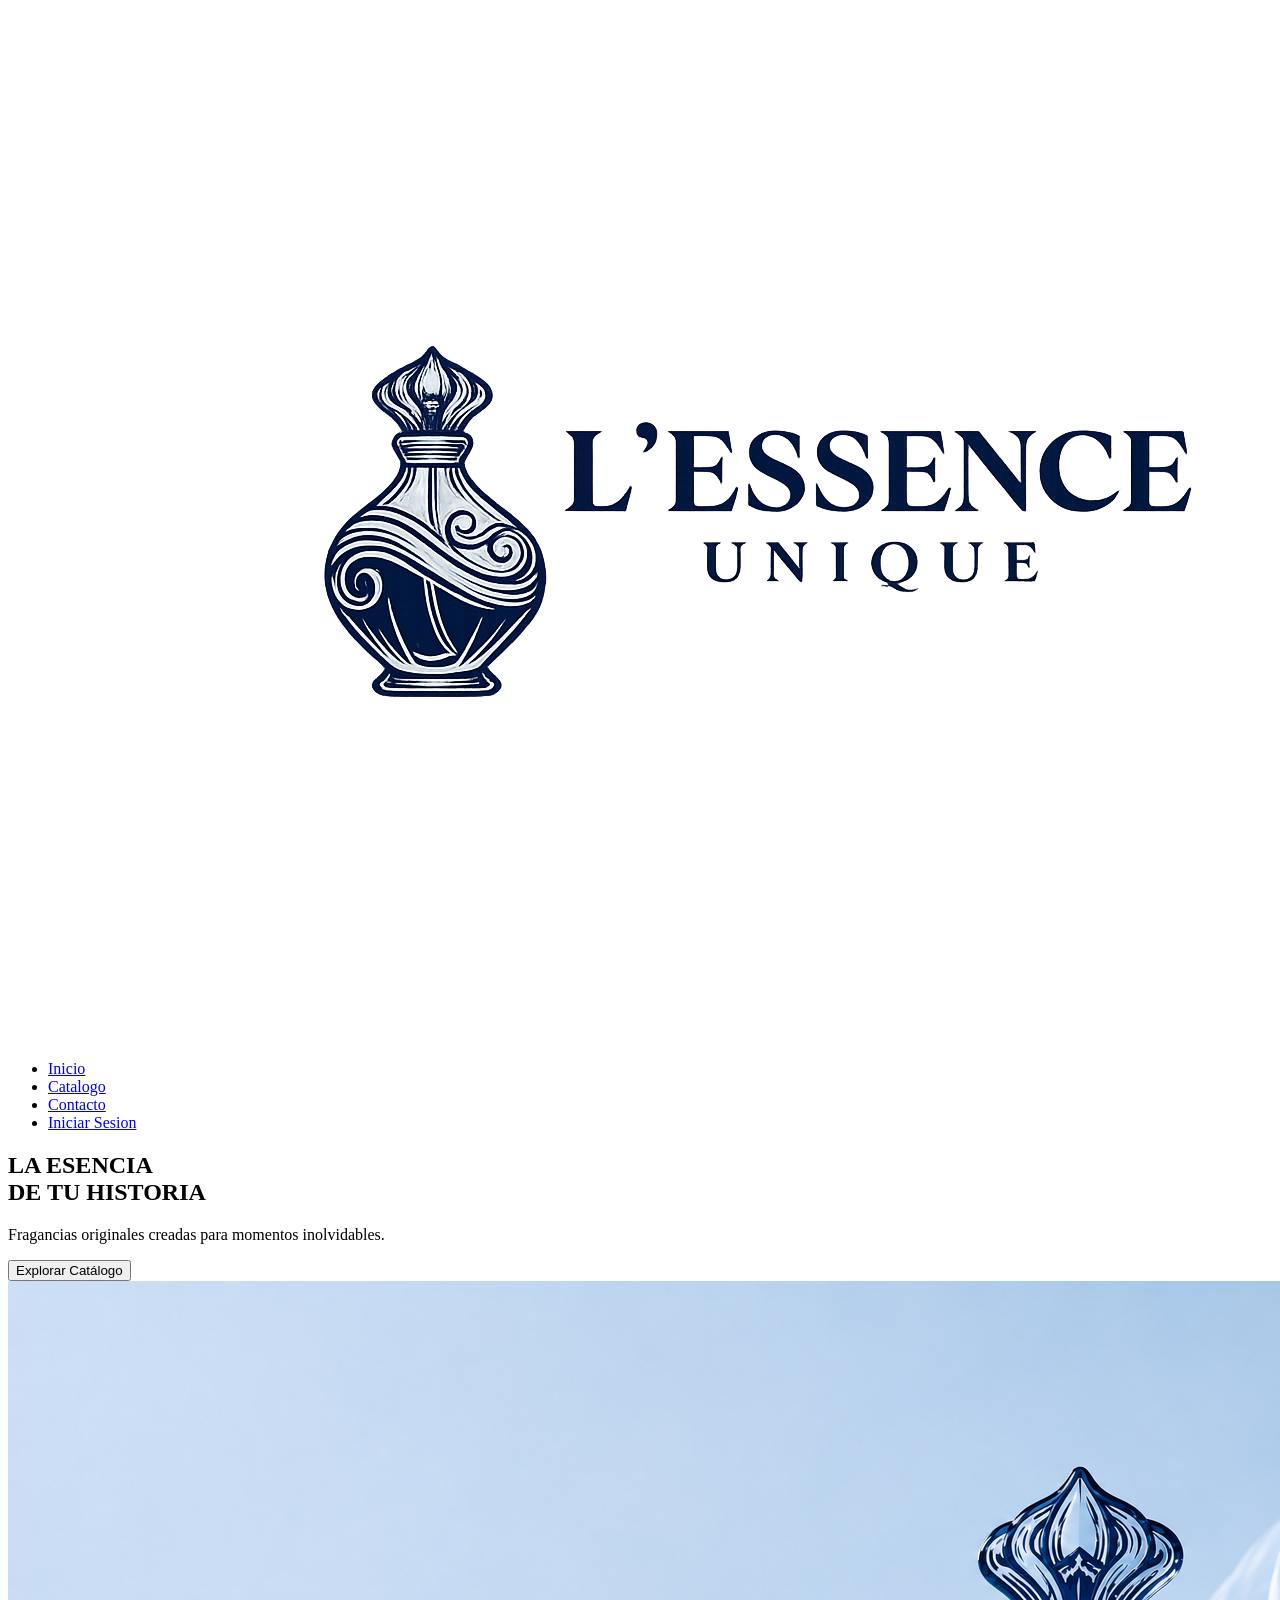
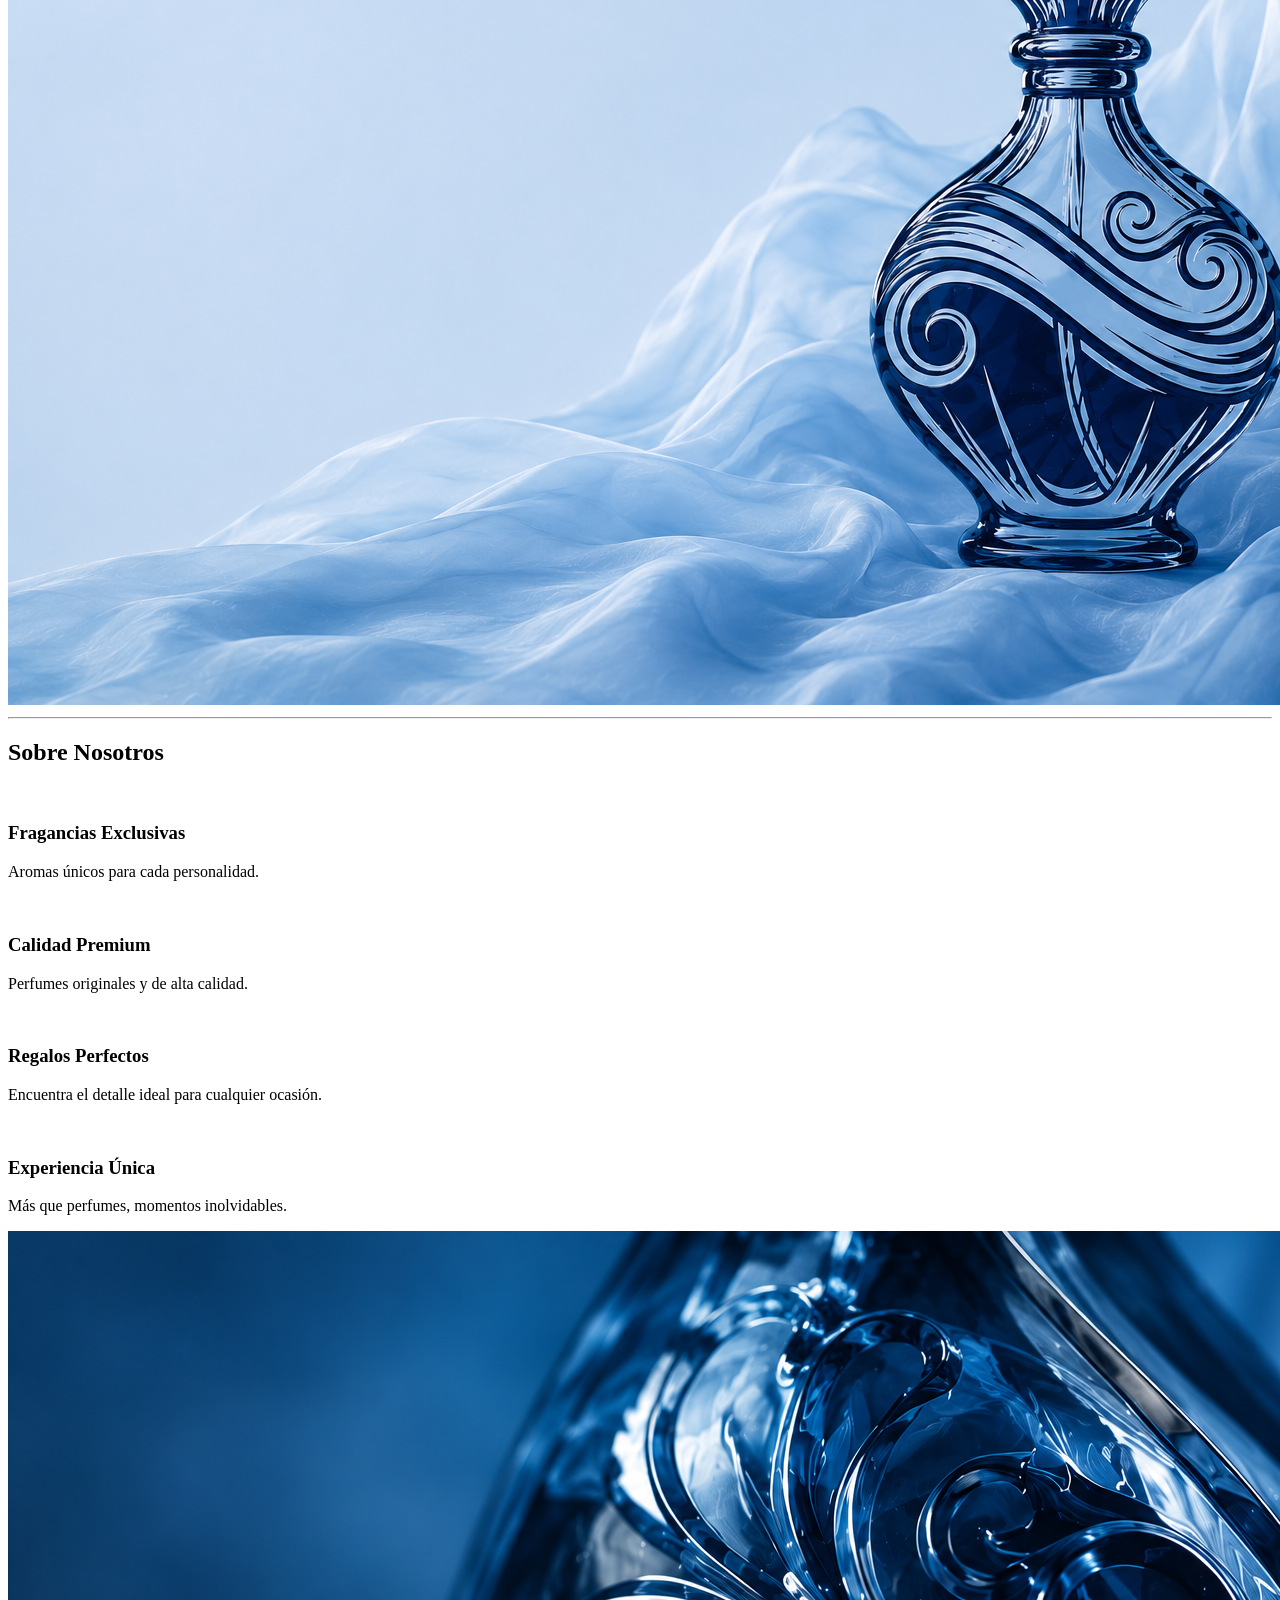
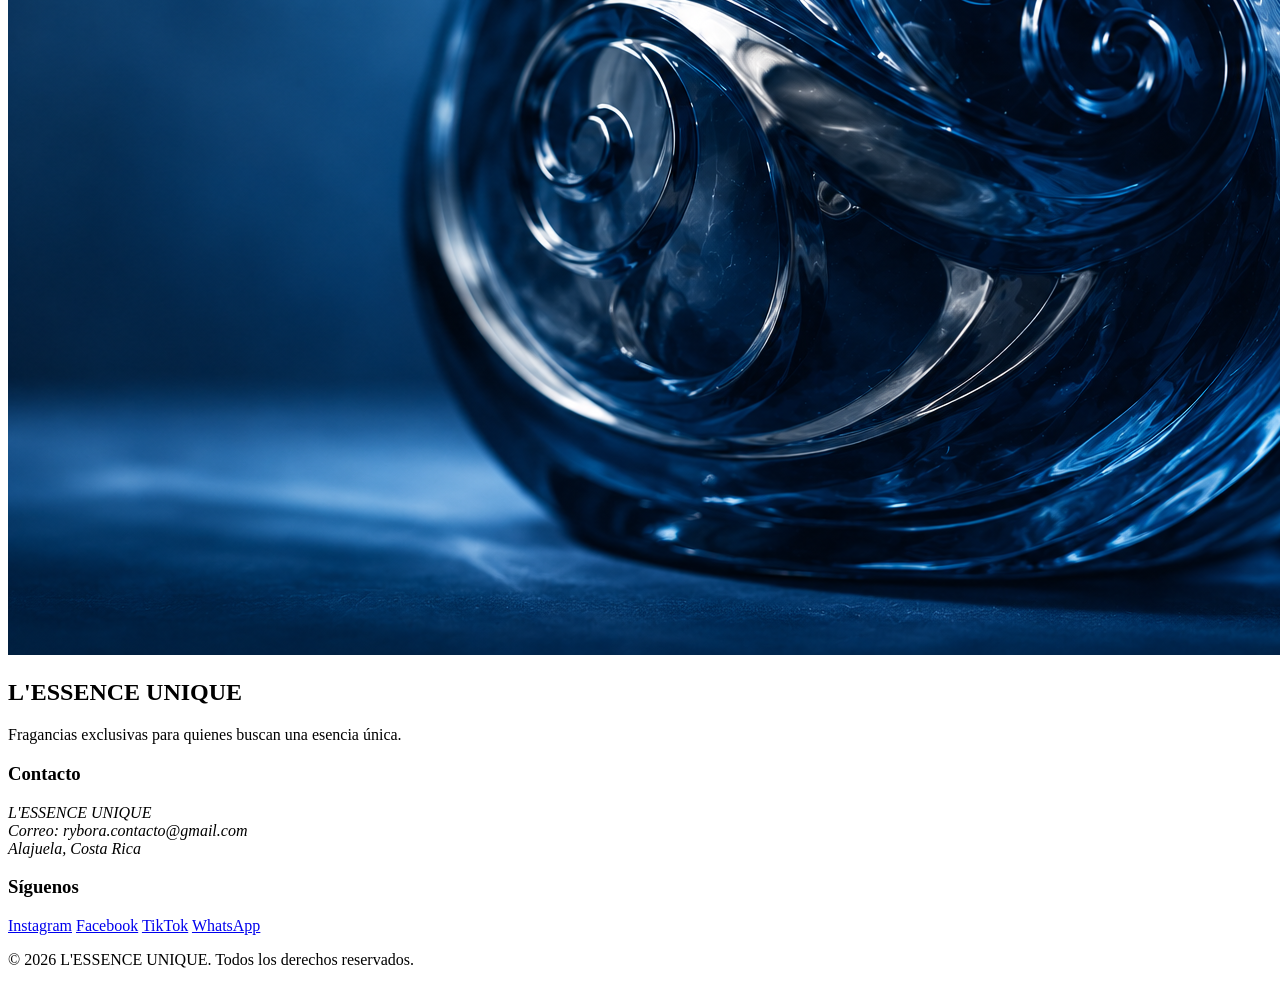
==== index.html @ 3aa946c2 "Avance_1: Prototipo" ====
<!DOCTYPE html>
<html lang="es">

<head>

    <meta charset="UTF-8">
    <meta name="viewport" content="width=device-width, initial-scale=1.0">

    <meta name="description"
        content="L'Essence Unique es una pagina de ventas de perfumes originales con envio a todo Costa Rica.">
    <meta name="keywords"
        content="Perfumes, Costa Rica, Colonia, Essence, Perfumes Costa Rica, Comprar, Comprar Perfume">
    <meta name="author" content="L'Essence Unique">

    <title>L'Essence Unique | Inicio</title>
</head>

<body>
    <header class="site-header">
        <div class="container header-content">
            <p class="logo">
                <img src="img/logo.png" alt="logo">
            </p>

            <nav class="main-nav">
                <ul>
                    <li><a href="index.html">Inicio</a></li>
                    <li><a href="catalogo.html">Catalogo</a></li>
                    <li><a href="#contacto">Contacto</a></li>
                    <li><a href="login.html">Iniciar Sesion</a></li>
                </ul>
            </nav>
        </div>
    </header>

    <section class="hero">

        <div class="hero-text">
            <h1>LA ESENCIA<br>DE TU HISTORIA</h1>

            <p>
                Fragancias originales creadas para momentos inolvidables.
            </p>

            <button>Explorar Catálogo</button>
        </div>

        <div class="hero-image">
            <img src="img/fondo.png" alt="Fondo de un Perfume">
        </div>

    </section>

    <hr>

    <section class="beneficios">

        <h1>Sobre Nosotros</h1>

        <div class="card">
            <div class="icono">
                <img src="" alt="">
            </div>
            <h3>Fragancias Exclusivas</h3>
            <p>Aromas únicos para cada personalidad.</p>
        </div>

        <div class="card">
            <div class="icono">
                <img src="" alt="">
            </div>
            <h3>Calidad Premium</h3>
            <p>Perfumes originales y de alta calidad.</p>
        </div>

        <div class="card">
            <div class="icono">
                <img src="" alt="">
            </div>
            <h3>Regalos Perfectos</h3>
            <p>Encuentra el detalle ideal para cualquier ocasión.</p>
        </div>

        <div class="card">
            <div class="icono">
                <img src="" alt="">
            </div>
            <h3>Experiencia Única</h3>
            <p>Más que perfumes, momentos inolvidables.</p>
        </div>

        <div>
            <img src="img/fondo_2.png" alt="Fondo de la pagina 2">
        </div>

    </section>


    <footer>

        <div class="footer-container">

            <div class="footer-logo">
                <h2>L'ESSENCE UNIQUE</h2>
                <p>
                    Fragancias exclusivas para quienes buscan una esencia única.
                </p>
            </div>

            <div>
                <h3>Contacto</h3>

                <address>
                    L'ESSENCE UNIQUE<br>
                    Correo: rybora.contacto@gmail.com<br>
                    Alajuela, Costa Rica
                </address>
            </div>


            <div class="footer-links">
                <h3>Síguenos</h3>
                <a href="#">Instagram</a>
                <a href="#">Facebook</a>
                <a href="#">TikTok</a>
                <a href="#">WhatsApp</a>
            </div>

        </div>

        <div class="footer-bottom">
            <p>&copy; 2026 L'ESSENCE UNIQUE. Todos los derechos reservados.</p>
        </div>

    </footer>

</body>

</html>
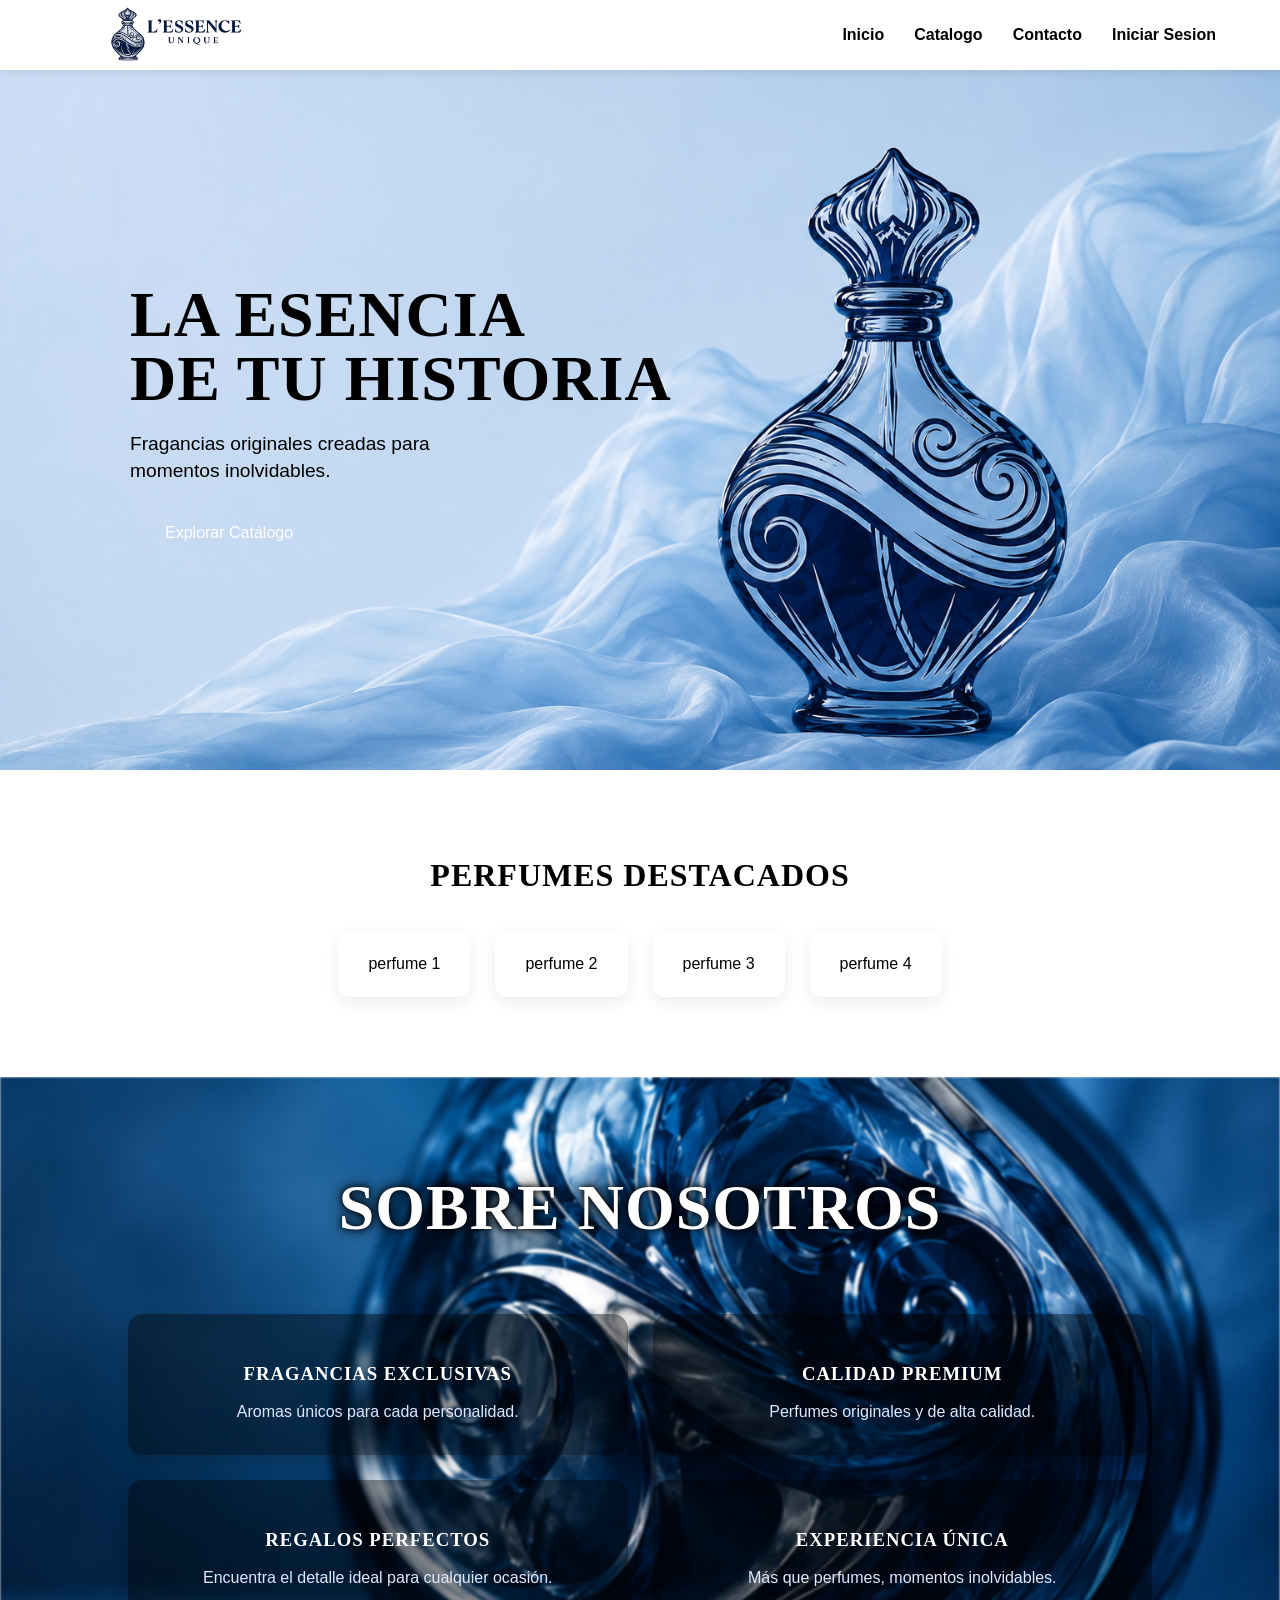
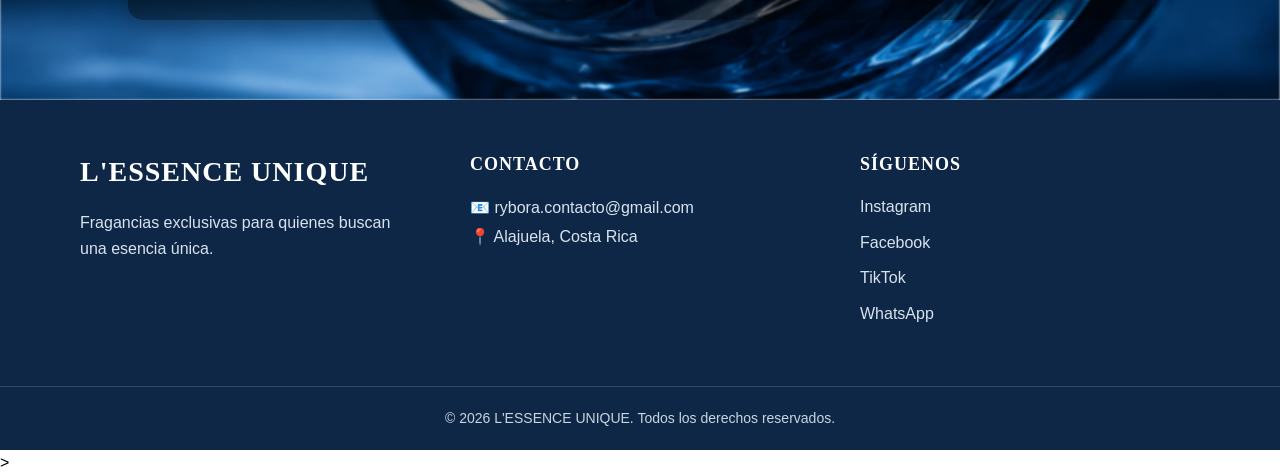
==== commit 8a7f2bcc: "Avance_2: Union" ====
--- a/index.html
+++ b/index.html
@@ -12,6 +12,7 @@
         content="Perfumes, Costa Rica, Colonia, Essence, Perfumes Costa Rica, Comprar, Comprar Perfume">
     <meta name="author" content="L'Essence Unique">
 
+    <link rel="stylesheet" href="style.css">
     <title>L'Essence Unique | Inicio</title>
 </head>
 
@@ -39,19 +40,26 @@
             <h1>LA ESENCIA<br>DE TU HISTORIA</h1>
 
             <p>
-                Fragancias originales creadas para momentos inolvidables.
+                Fragancias originales creadas para<br> momentos inolvidables.
             </p>
 
             <button>Explorar Catálogo</button>
         </div>
 
-        <div class="hero-image">
-            <img src="img/fondo.png" alt="Fondo de un Perfume">
-        </div>
+        <img src="img/fondo.png" alt="Fondo de un Perfume" class="imagen-fondo">
 
     </section>
 
-    <hr>
+    <section class="destacados">
+        <h2>Perfumes Destacados</h2>
+        <ul>
+            <li>perfume 1</li>
+            <li>perfume 2</li>
+            <li>perfume 3</li>
+            <li>perfume 4</li>
+        </ul>
+
+    </section>
 
     <section class="beneficios">
 
@@ -59,7 +67,7 @@
 
         <div class="card">
             <div class="icono">
-                <img src="" alt="">
+                <img src="img/logo2.png" alt="">
             </div>
             <h3>Fragancias Exclusivas</h3>
             <p>Aromas únicos para cada personalidad.</p>
@@ -67,7 +75,7 @@
 
         <div class="card">
             <div class="icono">
-                <img src="" alt="">
+                <img src="img/logo2.png" alt="">
             </div>
             <h3>Calidad Premium</h3>
             <p>Perfumes originales y de alta calidad.</p>
@@ -75,7 +83,7 @@
 
         <div class="card">
             <div class="icono">
-                <img src="" alt="">
+                <img src="img/logo2.png" alt="">
             </div>
             <h3>Regalos Perfectos</h3>
             <p>Encuentra el detalle ideal para cualquier ocasión.</p>
@@ -83,21 +91,18 @@
 
         <div class="card">
             <div class="icono">
-                <img src="" alt="">
+                <img src="img/logo2.png" alt="">
             </div>
             <h3>Experiencia Única</h3>
             <p>Más que perfumes, momentos inolvidables.</p>
         </div>
 
-        <div>
-            <img src="img/fondo_2.png" alt="Fondo de la pagina 2">
-        </div>
+        <img src="img/fondo_2.png" alt="Fondo de la pagina 2" class="fondo-beneficios">
 
     </section>
 
 
     <footer>
-
         <div class="footer-container">
 
             <div class="footer-logo">
@@ -107,23 +112,34 @@
                 </p>
             </div>
 
-            <div>
+            <div class="footer-contact">
                 <h3>Contacto</h3>
 
                 <address>
-                    L'ESSENCE UNIQUE<br>
-                    Correo: rybora.contacto@gmail.com<br>
-                    Alajuela, Costa Rica
+                    📧 rybora.contacto@gmail.com<br>
+                    📍 Alajuela, Costa Rica
                 </address>
             </div>
 
-
             <div class="footer-links">
                 <h3>Síguenos</h3>
-                <a href="#">Instagram</a>
-                <a href="#">Facebook</a>
-                <a href="#">TikTok</a>
-                <a href="#">WhatsApp</a>
+
+                <a href="#">
+                    <i class="fa-brands fa-instagram"></i>
+                    Instagram
+                </a>
+                <a href="#">
+                    <i class="fa-brands fa-facebook"></i>
+                    Facebook
+                </a>
+                <a href="#">
+                    <i class="fa-brands fa-tiktok"></i>
+                    TikTok
+                </a>
+                <a href="#">
+                    <i class="fa-brands fa-whatsapp"></i>
+                    WhatsApp
+                </a>
             </div>
 
         </div>
@@ -131,9 +147,8 @@
         <div class="footer-bottom">
             <p>&copy; 2026 L'ESSENCE UNIQUE. Todos los derechos reservados.</p>
         </div>
-
     </footer>
 
 </body>
 
-</html>+</html>>
--- a/style.css
+++ b/style.css
@@ -0,0 +1,398 @@
+<<<<<<< Updated upstream
+
+=======
+/* VARIABLES */
+
+:root {
+    --text: #111111;
+    --background: #c8e4ff;
+    --primary: #060026;
+    --secondary: #1b3fa0;
+    --accent: #3b82f6;
+    --white: #ffffff;
+}
+
+/* RESET */
+
+* {
+    margin: 0;
+    padding: 0;
+    box-sizing: border-box;
+}
+
+/* Para todo el texto general, descripciones, precios y botones */
+body {
+    font-family: 'Montserrat', sans-serif;
+    font-weight: 300; /* Un grosor ligero para que se vea fino y elegante */
+    background-color: var(--background);
+    color: var(--text);
+    line-height: 1.6;
+}
+
+/* Para los títulos grandes y nombres de los perfumes (L'ESSENCE UNIQUE, CATÁLOGO, etc.) */
+h1, h2, h3, .logo, .nav-links a {
+    font-family: 'Cinzel', serif;
+    font-weight: 600;
+    text-transform: uppercase; /* El diseño usa casi todo en mayúsculas */
+    letter-spacing: 1px;       /* Un pequeño espacio entre letras para mayor elegancia */
+}
+
+img {
+    max-width: 100%;
+    display: block;
+}
+
+.container {
+    width: 90%;
+    max-width: 1200px;
+    margin: auto;
+}
+
+/* HEADER */
+body{
+    padding-top: 70px;
+}
+.site-header{
+    position: fixed;
+    top: 0;
+    left: 0;
+    width: 100%;
+
+    background: var(--background);
+    z-index: 1000;
+
+    box-shadow: 0 2px 10px rgba(0,0,0,0.1);
+}
+
+.header-content {
+    height: 70px;
+    display: flex;
+    justify-content: space-between;
+    align-items: center;
+}
+
+.logo img {
+    width: 230px;
+}
+
+.main-nav ul {
+    display: flex;
+    list-style: none;
+    gap: 30px;
+}
+
+.main-nav a {
+    text-decoration: none;
+    color: var(--primary);
+    font-weight: bold;
+    transition: 0.3s;
+}
+
+.main-nav a:hover {
+    color: var(--accent);
+}
+
+/* HERO */
+
+.hero{
+    position: relative;
+    min-height: 700px;
+    overflow: hidden;
+
+    display: flex;
+    align-items: center;
+}
+
+.imagen-fondo{
+    position: absolute;
+    top: 0;
+    left: 0;
+
+    width: 100%;
+    height: 100%;
+
+    object-fit: cover;
+
+    z-index: 1;
+}
+
+
+.hero-text{
+    position: relative;
+    z-index: 3;
+
+    padding: 130px;
+}
+
+.hero-text h1 {
+    line-height: 1;
+    font-size: 4rem;
+    color: var(--primary);
+    margin-bottom: 20px;
+}
+
+.hero-text p {
+    line-height: 1.4;
+    font-size: 1.2rem;
+    margin-bottom: 25px;
+}
+
+.hero-text button {
+    background: var(--primary);
+    color: white;
+    border: none;
+    padding: 15px 35px;
+    border-radius: 8px;
+    font-size: 1rem;
+    cursor: pointer;
+    transition: 0.3s;
+}
+
+.hero-text button:hover {
+    background: var(--secondary);
+}
+
+.hero-image img {
+    width: 500px;
+    height: auto;
+}
+
+/* DESTACADOS */
+
+.destacados {
+    padding: 80px 10%;
+    text-align: center;
+}
+
+.destacados h2 {
+    color: var(--primary);
+    margin-bottom: 30px;
+    font-size: 2rem;
+}
+
+.destacados ul {
+    display: flex;
+    justify-content: center;
+    gap: 25px;
+    list-style: none;
+    flex-wrap: wrap;
+}
+
+.destacados li {
+    background: white;
+    padding: 20px 30px;
+    border-radius: 12px;
+    box-shadow: 0 5px 15px rgba(0,0,0,0.08);
+}
+
+/* BENEFICIOS */
+
+.beneficios{
+    position: relative;
+    padding: 80px 10%;
+    overflow: hidden;
+
+    display: grid;
+    grid-template-columns: repeat(2, 1fr);
+    gap: 25px;
+}
+
+
+.beneficios h1,
+.card{
+    position: relative;
+    z-index: 2;
+}
+
+.fondo-beneficios{
+    position: absolute;
+    top: 0;
+    right: 0;
+
+    width: 100%;
+    height: 100%;
+
+    filter: blur(1px);
+
+
+    object-fit: cover;
+
+    z-index: 1;
+}
+.beneficios h1 {
+    text-shadow:
+        0 0 5px rgba(0,0,0,0.8),
+        0 0 10px rgba(0,0,0,0.8),
+        0 0 20px rgba(0,0,0,0.8);
+    font-size: 4rem;
+    grid-column: 1 / -1;
+    text-align: center;
+    color: #ffffff;
+    margin-bottom: 30px;
+}
+
+.card h3 {
+    color: #ffffff;
+    margin-bottom: 10px;
+}
+
+.card {
+    background: #00000069;
+    padding: 30px;
+    border-radius: 15px;
+    text-align: center;
+
+    box-shadow: 0 8px 20px rgba(0, 0, 0, 0.199);
+
+    transition: 0.3s;
+}
+
+.card:hover {
+    transform: translateY(-5px);
+}
+
+.icono {
+    display: flex;
+    justify-content: center;
+    margin-bottom: 15px;
+}
+
+.icono img {
+    width: 200px;
+}
+
+.card p {
+    color: #dee8ff;
+}
+
+/* IMAGEN INFERIOR */
+
+.beneficios div:last-child img {
+    width: 100%;
+    border-radius: 20px;
+}
+
+/* FOOTER */
+
+footer{
+    background: #0f2747;
+    color: white;
+    margin-top: 0;
+}
+
+.footer-container{
+    max-width: 1200px;
+    margin: auto;
+    padding: 50px 40px;
+
+    display: flex;
+    justify-content: space-between;
+    align-items: flex-start;
+    gap: 50px;
+
+    flex-wrap: wrap;
+}
+
+.footer-logo{
+    flex: 1;
+    min-width: 250px;
+}
+
+.footer-logo h2{
+    font-family: 'Playfair Display', serif;
+    margin-bottom: 15px;
+    font-size: 28px;
+}
+
+.footer-logo p{
+    color: #d8e3ee;
+    line-height: 1.6;
+}
+
+.footer-contact{
+    flex: 1;
+    min-width: 200px;
+}
+
+.footer-contact h3,
+.footer-links h3{
+    margin-bottom: 15px;
+    font-size: 18px;
+}
+
+.footer-contact address{
+    font-style: normal;
+    line-height: 1.8;
+    color: #d8e3ee;
+}
+
+.footer-links{
+    flex: 1;
+    min-width: 200px;
+
+    display: flex;
+    flex-direction: column;
+}
+
+.footer-links a{
+    color: #d8e3ee;
+    text-decoration: none;
+    margin-bottom: 10px;
+    transition: 0.3s;
+}
+
+.footer-links a:hover{
+    color: white;
+    transform: translateX(5px);
+}
+
+.footer-bottom{
+    border-top: 1px solid rgba(255,255,255,.15);
+
+    text-align: center;
+    padding: 20px;
+}
+
+.footer-bottom p{
+    font-size: 14px;
+    color: #c9d5df;
+}
+
+/* RESPONSIVE */
+
+@media (max-width: 900px) {
+
+    .hero {
+        flex-direction: column;
+        text-align: center;
+    }
+
+    .hero-text h1 {
+        font-size: 3rem;
+    }
+
+    .hero-image img {
+        width: 350px;
+        margin-top: 30px;
+    }
+
+    .beneficios {
+        grid-template-columns: 1fr;
+    }
+
+    .main-nav ul {
+        flex-direction: column;
+        gap: 10px;
+    }
+
+    .header-content {
+        flex-direction: column;
+        gap: 20px;
+    }
+
+    .footer-container {
+        flex-direction: column;
+        text-align: center;
+    }
+}
+>>>>>>> Stashed changes
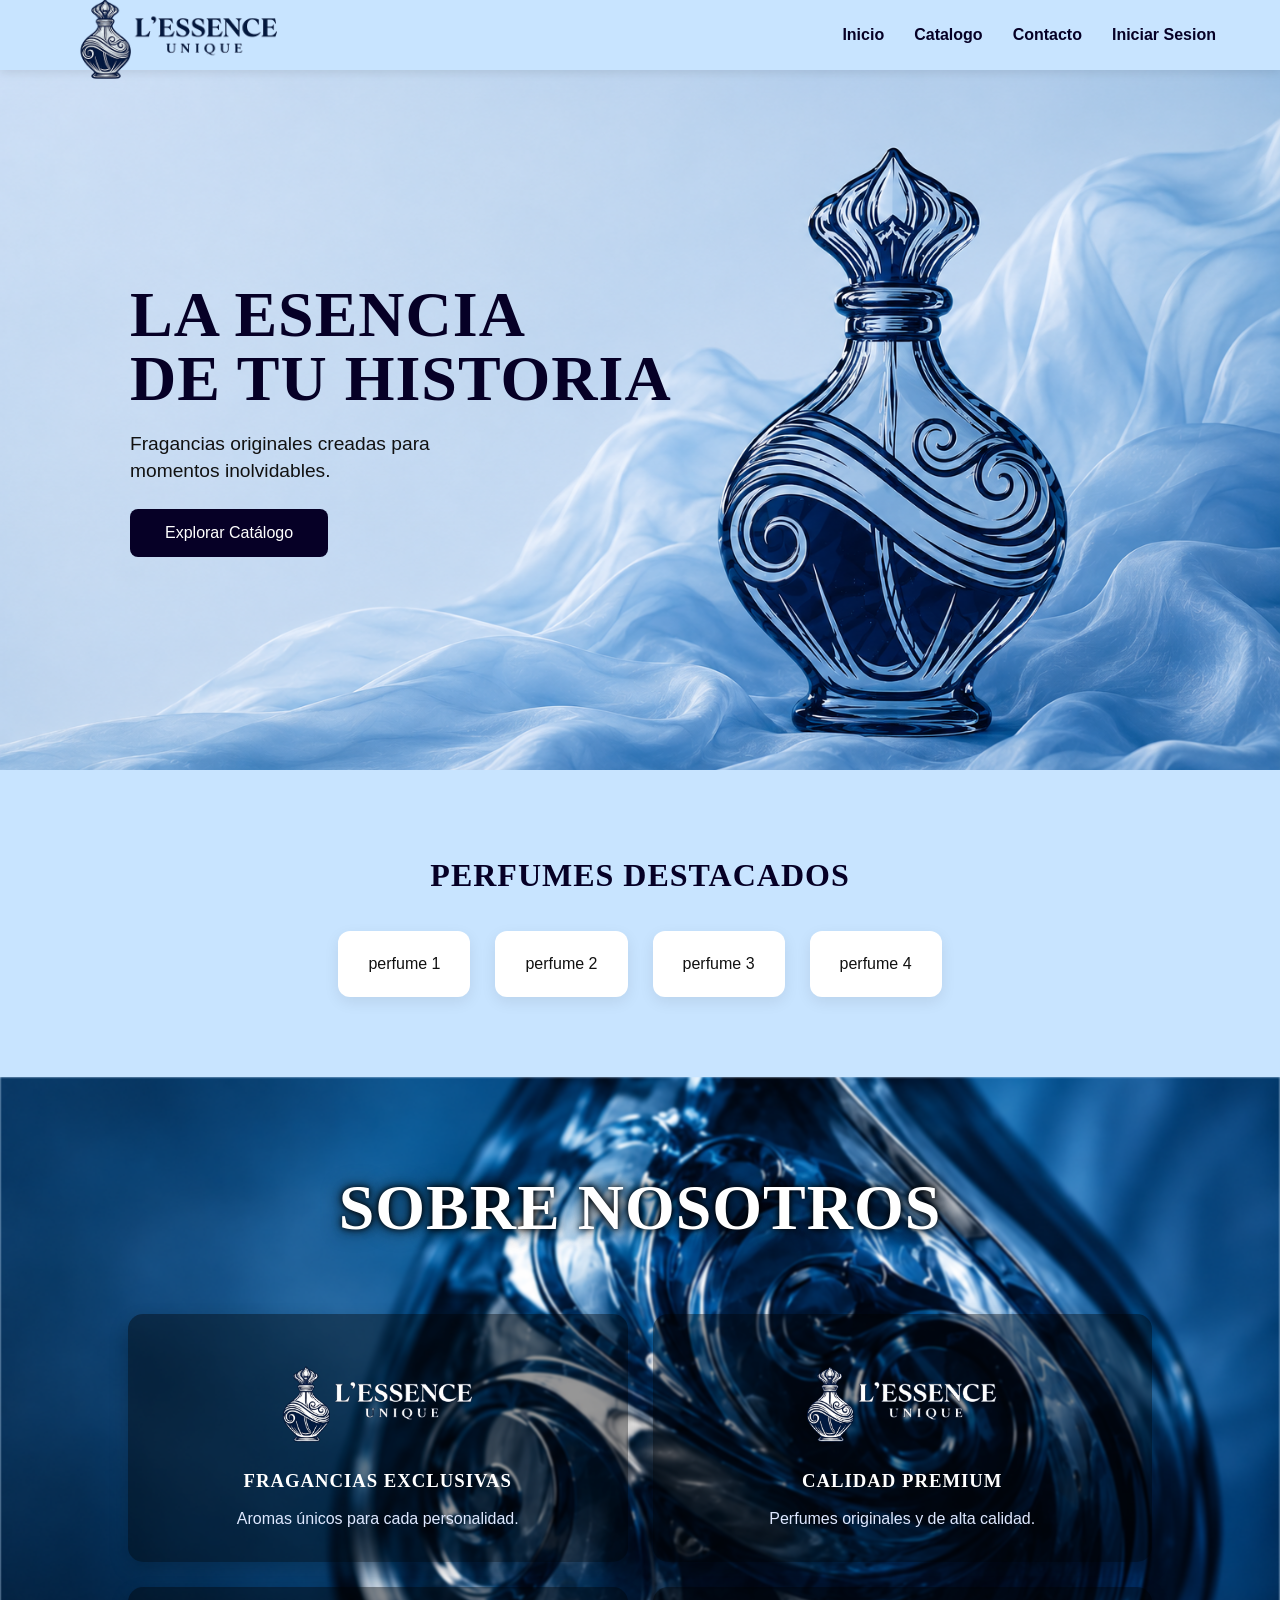
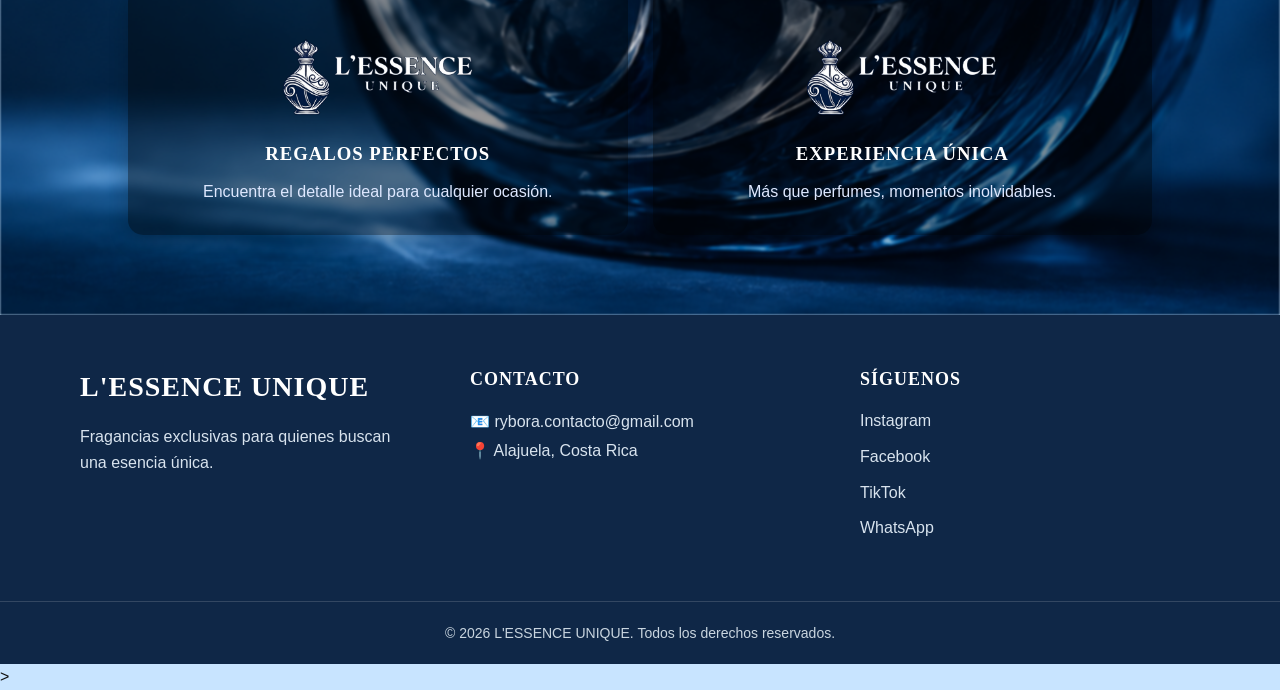
==== commit 327b2992: "Union de Ramas: Se une el trabajo" ====
--- a/index.html
+++ b/index.html
@@ -11,6 +11,7 @@
     <meta name="keywords"
         content="Perfumes, Costa Rica, Colonia, Essence, Perfumes Costa Rica, Comprar, Comprar Perfume">
     <meta name="author" content="L'Essence Unique">
+
 
     <link rel="stylesheet" href="style.css">
     <title>L'Essence Unique | Inicio</title>
@@ -40,6 +41,7 @@
             <h1>LA ESENCIA<br>DE TU HISTORIA</h1>
 
             <p>
+
                 Fragancias originales creadas para<br> momentos inolvidables.
             </p>
 
@@ -67,6 +69,7 @@
 
         <div class="card">
             <div class="icono">
+
                 <img src="img/logo2.png" alt="">
             </div>
             <h3>Fragancias Exclusivas</h3>
@@ -75,6 +78,7 @@
 
         <div class="card">
             <div class="icono">
+
                 <img src="img/logo2.png" alt="">
             </div>
             <h3>Calidad Premium</h3>
@@ -91,11 +95,13 @@
 
         <div class="card">
             <div class="icono">
+
                 <img src="img/logo2.png" alt="">
             </div>
             <h3>Experiencia Única</h3>
             <p>Más que perfumes, momentos inolvidables.</p>
         </div>
+
 
         <img src="img/fondo_2.png" alt="Fondo de la pagina 2" class="fondo-beneficios">
 
@@ -103,6 +109,7 @@
 
 
     <footer>
+
         <div class="footer-container">
 
             <div class="footer-logo">
@@ -147,8 +154,10 @@
         <div class="footer-bottom">
             <p>&copy; 2026 L'ESSENCE UNIQUE. Todos los derechos reservados.</p>
         </div>
+
     </footer>
 
 </body>
 
-</html>>+
+</html>>
--- a/style.css
+++ b/style.css
@@ -1,6 +1,3 @@
-<<<<<<< Updated upstream
-
-=======
 /* VARIABLES */
 
 :root {
@@ -395,4 +392,4 @@
         text-align: center;
     }
 }
->>>>>>> Stashed changes
+
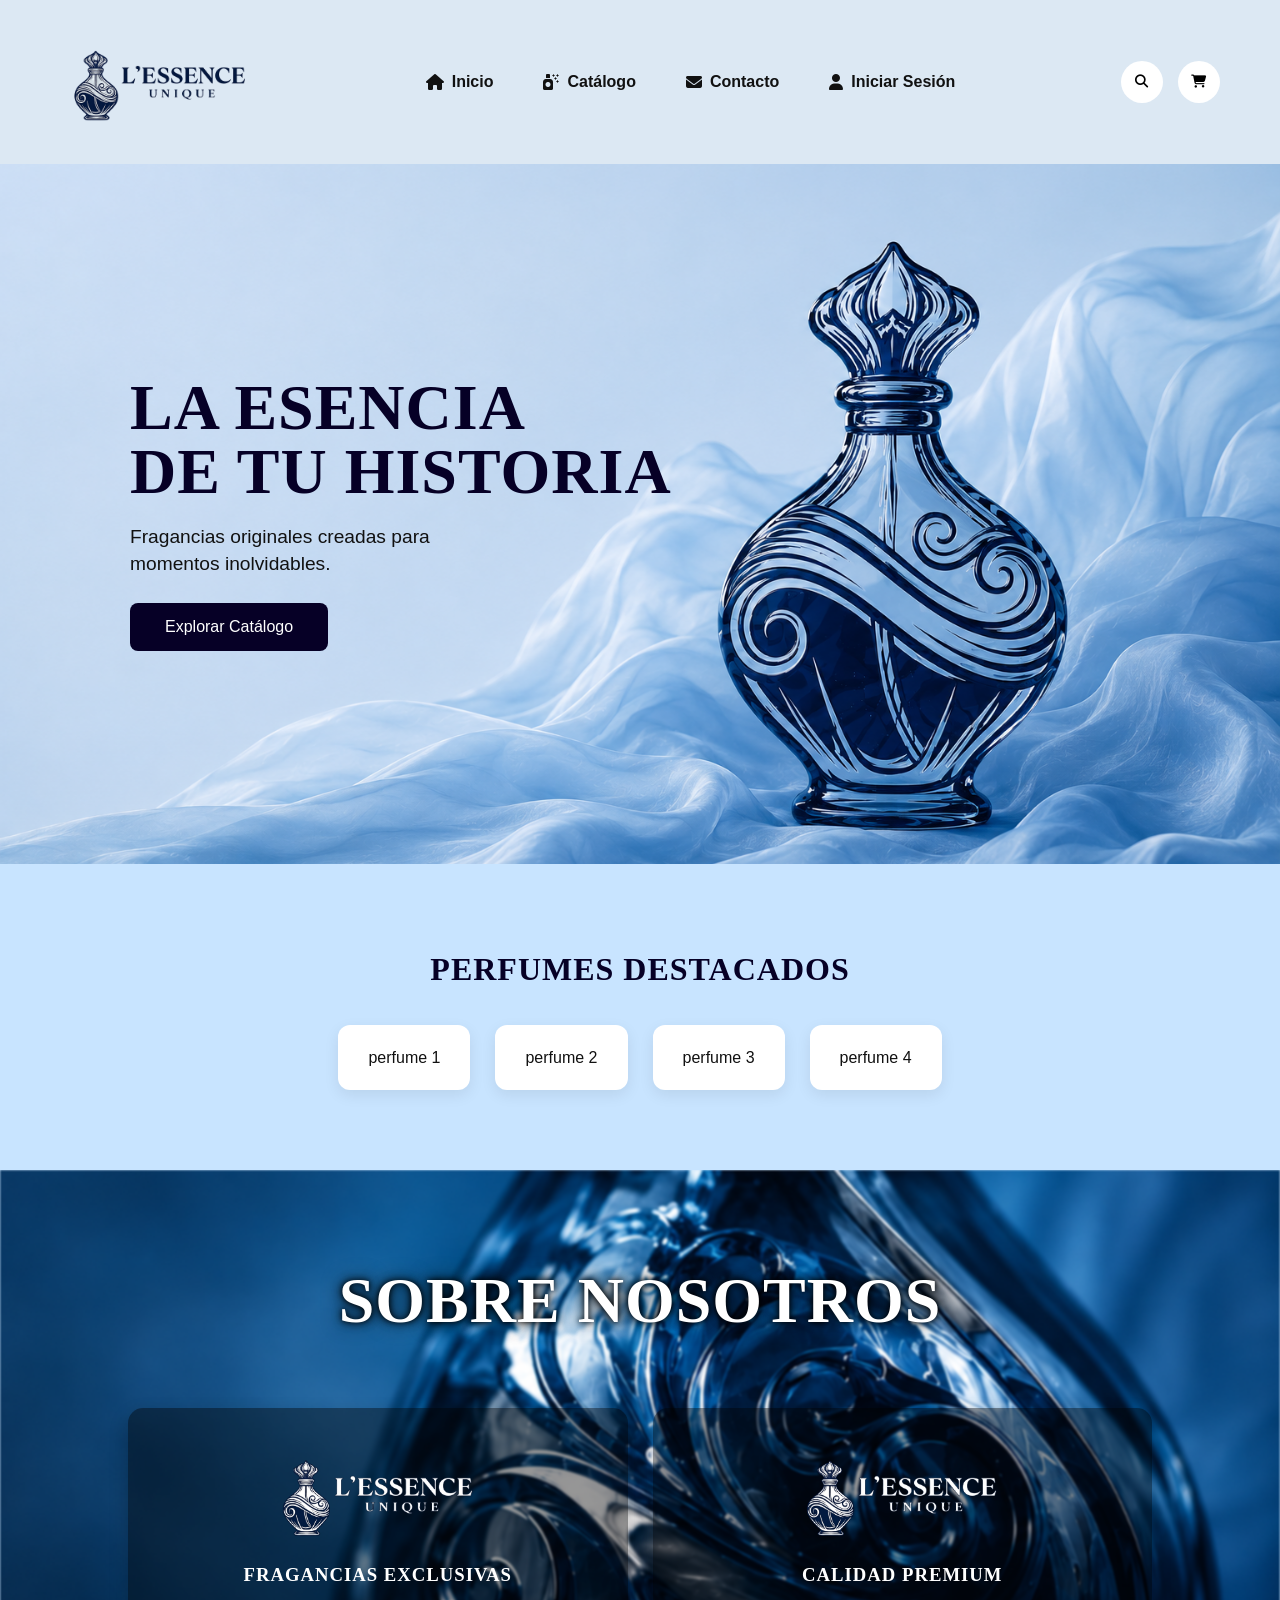
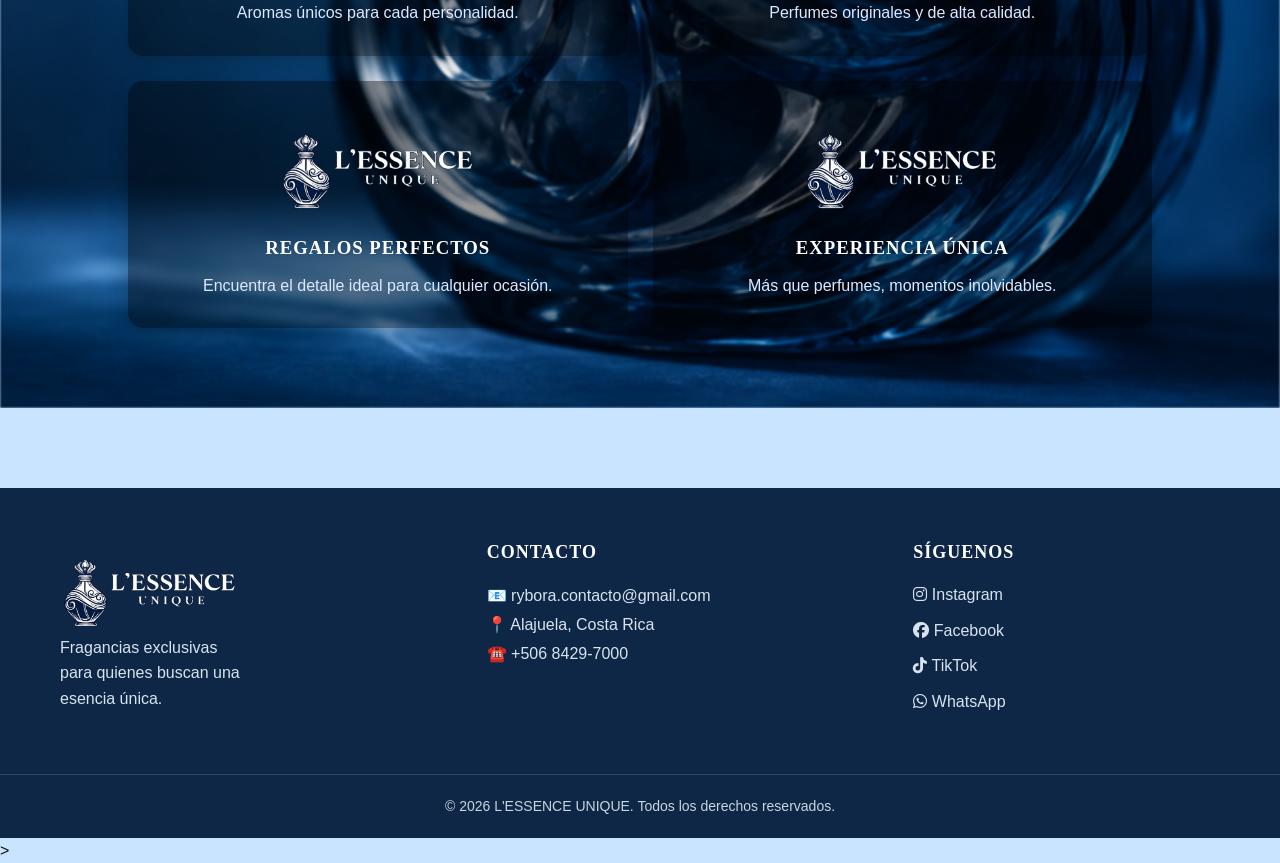
==== commit f85c9158: "Se arreglo header y footer" ====
--- a/index.html
+++ b/index.html
@@ -11,28 +11,50 @@
     <meta name="keywords"
         content="Perfumes, Costa Rica, Colonia, Essence, Perfumes Costa Rica, Comprar, Comprar Perfume">
     <meta name="author" content="L'Essence Unique">
+        <link rel="stylesheet" href="https://cdnjs.cloudflare.com/ajax/libs/font-awesome/6.7.2/css/all.min.css">
 
 
-    <link rel="stylesheet" href="style.css">
+    <link rel="stylesheet" href="css/style.css">
     <title>L'Essence Unique | Inicio</title>
 </head>
 
 <body>
-    <header class="site-header">
-        <div class="container header-content">
-            <p class="logo">
-                <img src="img/logo.png" alt="logo">
-            </p>
+    <header>
+        <div class="logo">
+            <a href="index.html">
+                <img src="img/logo.png" alt="L'Essence Unique">
+            </a>
+        </div>
 
-            <nav class="main-nav">
-                <ul>
-                    <li><a href="index.html">Inicio</a></li>
-                    <li><a href="catalogo.html">Catalogo</a></li>
-                    <li><a href="#contacto">Contacto</a></li>
-                    <li><a href="login.html">Iniciar Sesion</a></li>
-                </ul>
-            </nav>
+        <nav>
+            <a href="index.html">
+                <i class="fa-solid fa-house"></i>
+                Inicio
+            </a>
+            <a href="catalogo.html">
+                <i class="fa-solid fa-spray-can-sparkles"></i>
+                Catálogo
+            </a>
+            <a href="#contacto">
+                <i class="fa-solid fa-envelope"></i>
+                Contacto
+            </a>
+            <a href="#">
+                <i class="fa-solid fa-user"></i>
+                Iniciar Sesión
+            </a>
+        </nav>
+        <div class="acciones">
+            <button class="btn-busqueda">
+                <i class="fa-solid fa-magnifying-glass"></i>
+            </button>
+
+            <button class="btn-busqueda">
+                <i class="fa-solid fa-cart-shopping"></i>
+            </button>
+
         </div>
+
     </header>
 
     <section class="hero">
@@ -108,15 +130,19 @@
     </section>
 
 
-    <footer>
-
+       <footer id = 'contacto'>
         <div class="footer-container">
 
             <div class="footer-logo">
-                <h2>L'ESSENCE UNIQUE</h2>
-                <p>
-                    Fragancias exclusivas para quienes buscan una esencia única.
-                </p>
+                <div class="footer-brand">
+                    <img src="img/logo2.png" alt="Logo L'Essence Unique">
+
+                    <div>
+                        <p>
+                            Fragancias exclusivas para quienes buscan una esencia única.
+                        </p>
+                    </div>
+                </div>
             </div>
 
             <div class="footer-contact">
@@ -124,7 +150,8 @@
 
                 <address>
                     📧 rybora.contacto@gmail.com<br>
-                    📍 Alajuela, Costa Rica
+                    📍 Alajuela, Costa Rica<br>
+                    ☎️ +506 8429-7000
                 </address>
             </div>
 
@@ -154,10 +181,9 @@
         <div class="footer-bottom">
             <p>&copy; 2026 L'ESSENCE UNIQUE. Todos los derechos reservados.</p>
         </div>
-
     </footer>
 
 </body>
 
 
-</html>>
+</html>>
--- a/css/style.css
+++ b/css/style.css
@@ -0,0 +1,450 @@
+/* VARIABLES */
+
+:root {
+    --text: #111111;
+    --background: #c8e4ff;
+    --primary: #060026;
+    --secondary: #1b3fa0;
+    --accent: #3b82f6;
+    --white: #ffffff;
+}
+
+/* RESET */
+
+* {
+    margin: 0;
+    padding: 0;
+    box-sizing: border-box;
+}
+
+/* Para todo el texto general, descripciones, precios y botones */
+body {
+    font-family: 'Montserrat', sans-serif;
+    font-weight: 300; /* Un grosor ligero para que se vea fino y elegante */
+    background-color: var(--background);
+    color: var(--text);
+    line-height: 1.6;
+}
+
+/* Para los títulos grandes y nombres de los perfumes (L'ESSENCE UNIQUE, CATÁLOGO, etc.) */
+h1, h2, h3, .logo, .nav-links a {
+    font-family: 'Cinzel', serif;
+    font-weight: 600;
+    text-transform: uppercase; /* El diseño usa casi todo en mayúsculas */
+    letter-spacing: 1px;       /* Un pequeño espacio entre letras para mayor elegancia */
+}
+
+img {
+    max-width: 100%;
+    display: block;
+}
+
+.container {
+    width: 90%;
+    max-width: 1200px;
+    margin: auto;
+}
+
+header{
+    display:flex;
+    justify-content:space-between;
+    align-items:center;
+
+    padding:20px 60px;
+
+    background:#dce8f3;
+}
+
+.logo{
+    display:flex;
+    align-items:center;
+    gap:10px;
+}
+
+.logo img{
+    width: 200px;
+    height: auto;
+}
+
+nav{
+
+    display:flex;
+    gap:50px;
+
+    margin-left:auto;
+    margin-right:auto;
+}
+
+
+nav a{
+    text-decoration:none;
+    color:#111;
+
+    font-weight:600;
+
+    display:flex;
+    align-items:center;
+    gap:8px;
+
+    transition:.3s;
+}
+
+nav a:hover{
+
+    color:#173a6b;
+
+    transform:translateY(-2px);
+}
+
+
+/* LUPA */
+
+.acciones{
+
+    display:flex;
+    gap:15px;
+}
+
+.btn-busqueda{
+
+    width:42px;
+    height:42px;
+
+    border:none;
+    border-radius:50%;
+
+    background:white;
+
+    cursor:pointer;
+
+    transition:.3s;
+}
+
+
+.btn-busqueda:hover{
+
+    background:#173a6b;
+    color:white;
+
+    transform:scale(1.1);
+}
+
+/* HERO */
+
+.hero{
+    position: relative;
+    min-height: 700px;
+    overflow: hidden;
+
+    display: flex;
+    align-items: center;
+}
+
+.imagen-fondo{
+    position: absolute;
+    top: 0;
+    left: 0;
+
+    width: 100%;
+    height: 100%;
+
+    object-fit: cover;
+
+    z-index: 1;
+}
+
+
+.hero-text{
+    position: relative;
+    z-index: 3;
+
+    padding: 130px;
+}
+
+.hero-text h1 {
+    line-height: 1;
+    font-size: 4rem;
+    color: var(--primary);
+    margin-bottom: 20px;
+}
+
+.hero-text p {
+    line-height: 1.4;
+    font-size: 1.2rem;
+    margin-bottom: 25px;
+}
+
+.hero-text button {
+    background: var(--primary);
+    color: white;
+    border: none;
+    padding: 15px 35px;
+    border-radius: 8px;
+    font-size: 1rem;
+    cursor: pointer;
+    transition: 0.3s;
+}
+
+.hero-text button:hover {
+    background: var(--secondary);
+}
+
+.hero-image img {
+    width: 500px;
+    height: auto;
+}
+
+/* DESTACADOS */
+
+.destacados {
+    padding: 80px 10%;
+    text-align: center;
+}
+
+.destacados h2 {
+    color: var(--primary);
+    margin-bottom: 30px;
+    font-size: 2rem;
+}
+
+.destacados ul {
+    display: flex;
+    justify-content: center;
+    gap: 25px;
+    list-style: none;
+    flex-wrap: wrap;
+}
+
+.destacados li {
+    background: white;
+    padding: 20px 30px;
+    border-radius: 12px;
+    box-shadow: 0 5px 15px rgba(0,0,0,0.08);
+}
+
+/* BENEFICIOS */
+
+.beneficios{
+    position: relative;
+    padding: 80px 10%;
+    overflow: hidden;
+
+    display: grid;
+    grid-template-columns: repeat(2, 1fr);
+    gap: 25px;
+}
+
+
+.beneficios h1,
+.card{
+    position: relative;
+    z-index: 2;
+}
+
+.fondo-beneficios{
+    position: absolute;
+    top: 0;
+    right: 0;
+
+    width: 100%;
+    height: 100%;
+
+    filter: blur(1px);
+
+
+    object-fit: cover;
+
+    z-index: 1;
+}
+.beneficios h1 {
+    text-shadow:
+        0 0 5px rgba(0,0,0,0.8),
+        0 0 10px rgba(0,0,0,0.8),
+        0 0 20px rgba(0,0,0,0.8);
+    font-size: 4rem;
+    grid-column: 1 / -1;
+    text-align: center;
+    color: #ffffff;
+    margin-bottom: 30px;
+}
+
+.card h3 {
+    color: #ffffff;
+    margin-bottom: 10px;
+}
+
+.card {
+    background: #00000069;
+    padding: 30px;
+    border-radius: 15px;
+    text-align: center;
+
+    box-shadow: 0 8px 20px rgba(0, 0, 0, 0.199);
+
+    transition: 0.3s;
+}
+
+.card:hover {
+    transform: translateY(-5px);
+}
+
+.icono {
+    display: flex;
+    justify-content: center;
+    margin-bottom: 15px;
+}
+
+.icono img {
+    width: 200px;
+}
+
+.card p {
+    color: #dee8ff;
+}
+
+/* IMAGEN INFERIOR */
+
+.beneficios div:last-child img {
+    width: 100%;
+    border-radius: 20px;
+}
+
+/* FOOTER */
+
+footer{
+    background: #0f2747;
+    color: white;
+    margin-top: 80px;
+}
+
+.footer-container{
+    max-width: 1300px;
+    margin: auto;
+    padding: 50px 60px;
+
+    display: flex;
+    justify-content: space-between;
+    align-items: flex-start;
+    gap: 120px;
+
+}
+
+.footer-logo{
+    flex: 1;
+    min-width: 250px;
+}
+
+.footer-logo h2{
+    font-family: 'Playfair Display', serif;
+    margin-bottom: 15px;
+    font-size: 28px;
+}
+
+.footer-logo p{
+    color: #d8e3ee;
+    line-height: 1.6;
+}
+
+.footer-contact{
+    flex: 1;
+    min-width: 200px;
+}
+
+.footer-contact h3,
+.footer-links h3{
+    margin-bottom: 15px;
+    font-size: 18px;
+}
+
+.footer-contact address{
+    font-style: normal;
+    line-height: 1.8;
+    color: #d8e3ee;
+}
+
+.footer-links{
+    flex: 1;
+    min-width: 200px;
+
+    display: flex;
+    flex-direction: column;
+}
+
+.footer-links a{
+    color: #d8e3ee;
+    text-decoration: none;
+    margin-bottom: 10px;
+    transition: 0.3s;
+}
+
+.footer-links a:hover{
+    color: white;
+    transform: translateX(5px);
+}
+
+.footer-bottom{
+    border-top: 1px solid rgba(255,255,255,.15);
+
+    text-align: center;
+    padding: 20px;
+}
+
+.footer-bottom p{
+    font-size: 14px;
+    color: #c9d5df;
+}
+
+.footer-brand{
+    width: 180px;
+    height: auto;
+}
+
+
+.footer-brand img{
+    width: 250px;
+    height:auto;
+    flex-shrink:0;
+}
+
+.footer-brand h2{
+    margin-bottom:10px;
+}
+
+/* RESPONSIVE */
+
+@media (max-width: 900px) {
+
+    .hero {
+        flex-direction: column;
+        text-align: center;
+    }
+
+    .hero-text h1 {
+        font-size: 3rem;
+    }
+
+    .hero-image img {
+        width: 350px;
+        margin-top: 30px;
+    }
+
+    .beneficios {
+        grid-template-columns: 1fr;
+    }
+
+    .main-nav ul {
+        flex-direction: column;
+        gap: 10px;
+    }
+
+    .header-content {
+        flex-direction: column;
+        gap: 20px;
+    }
+
+    .footer-container {
+        flex-direction: column;
+        text-align: center;
+    }
+}
+
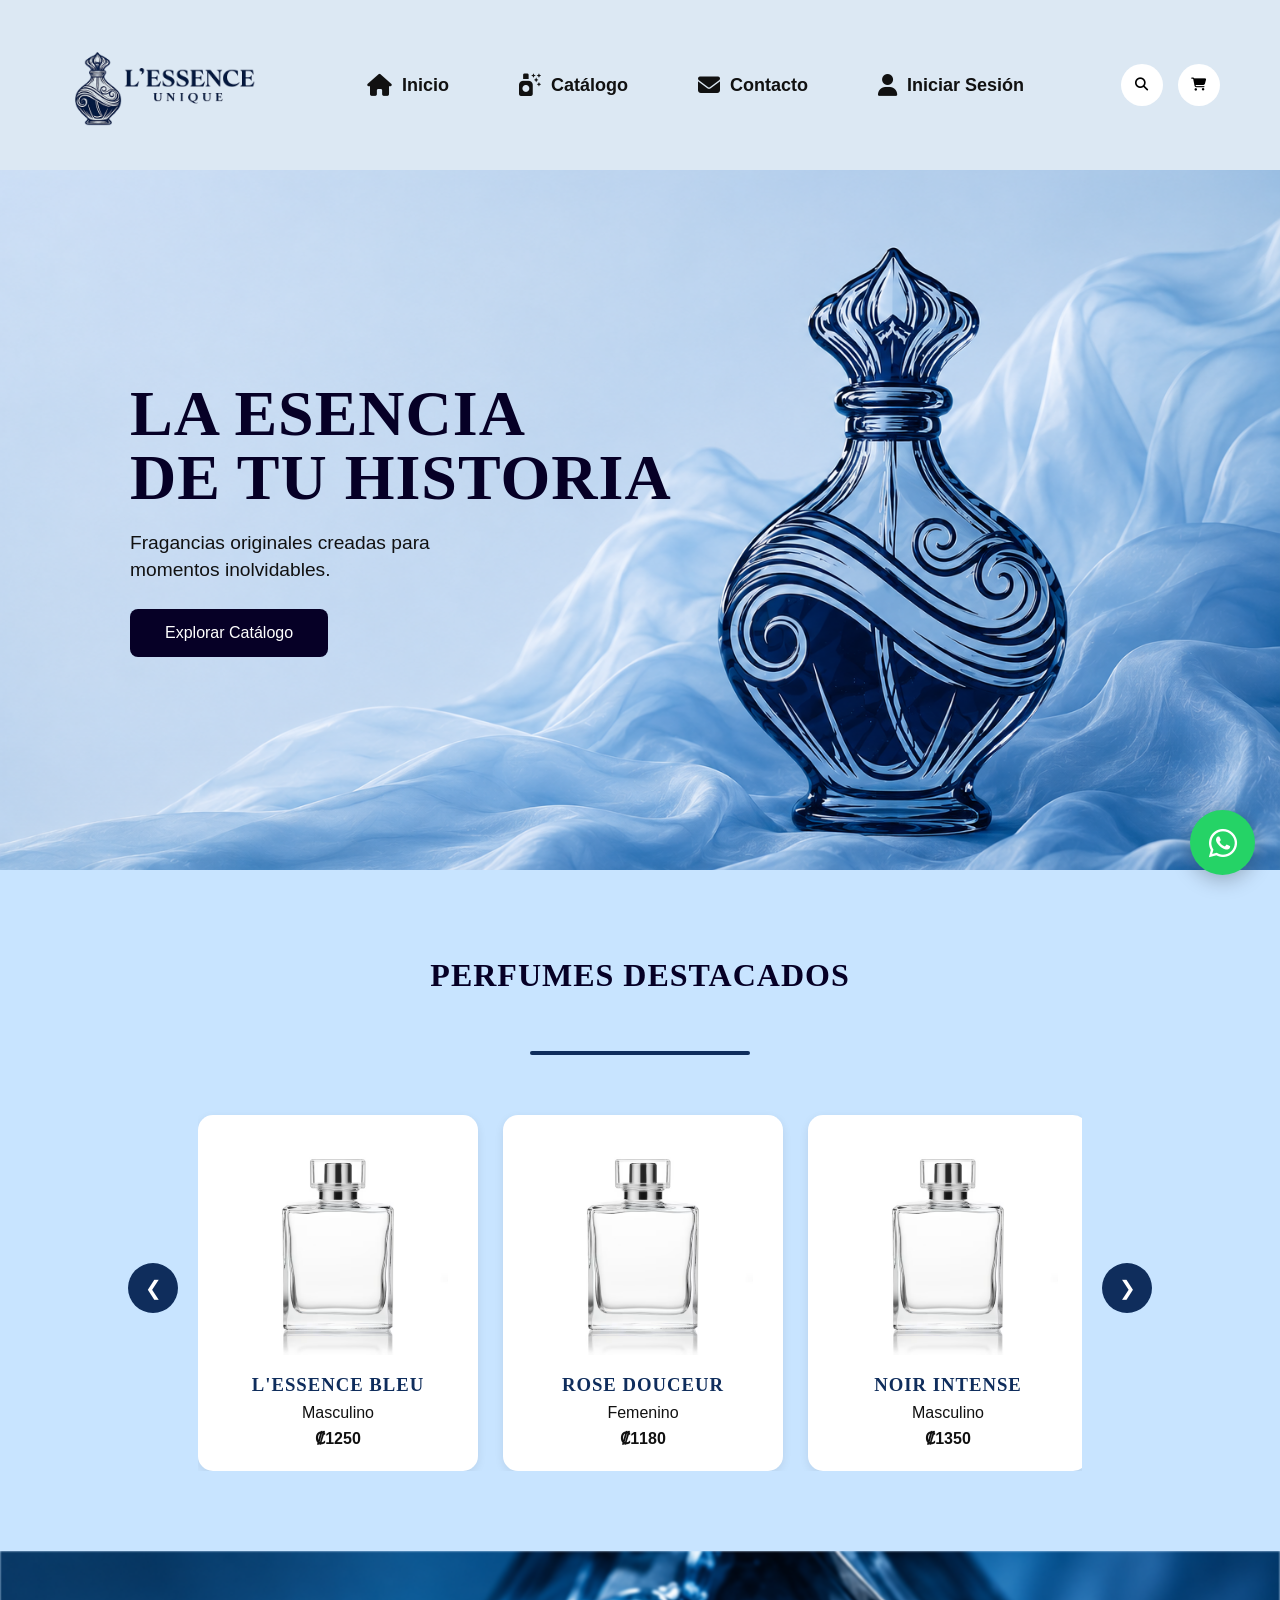
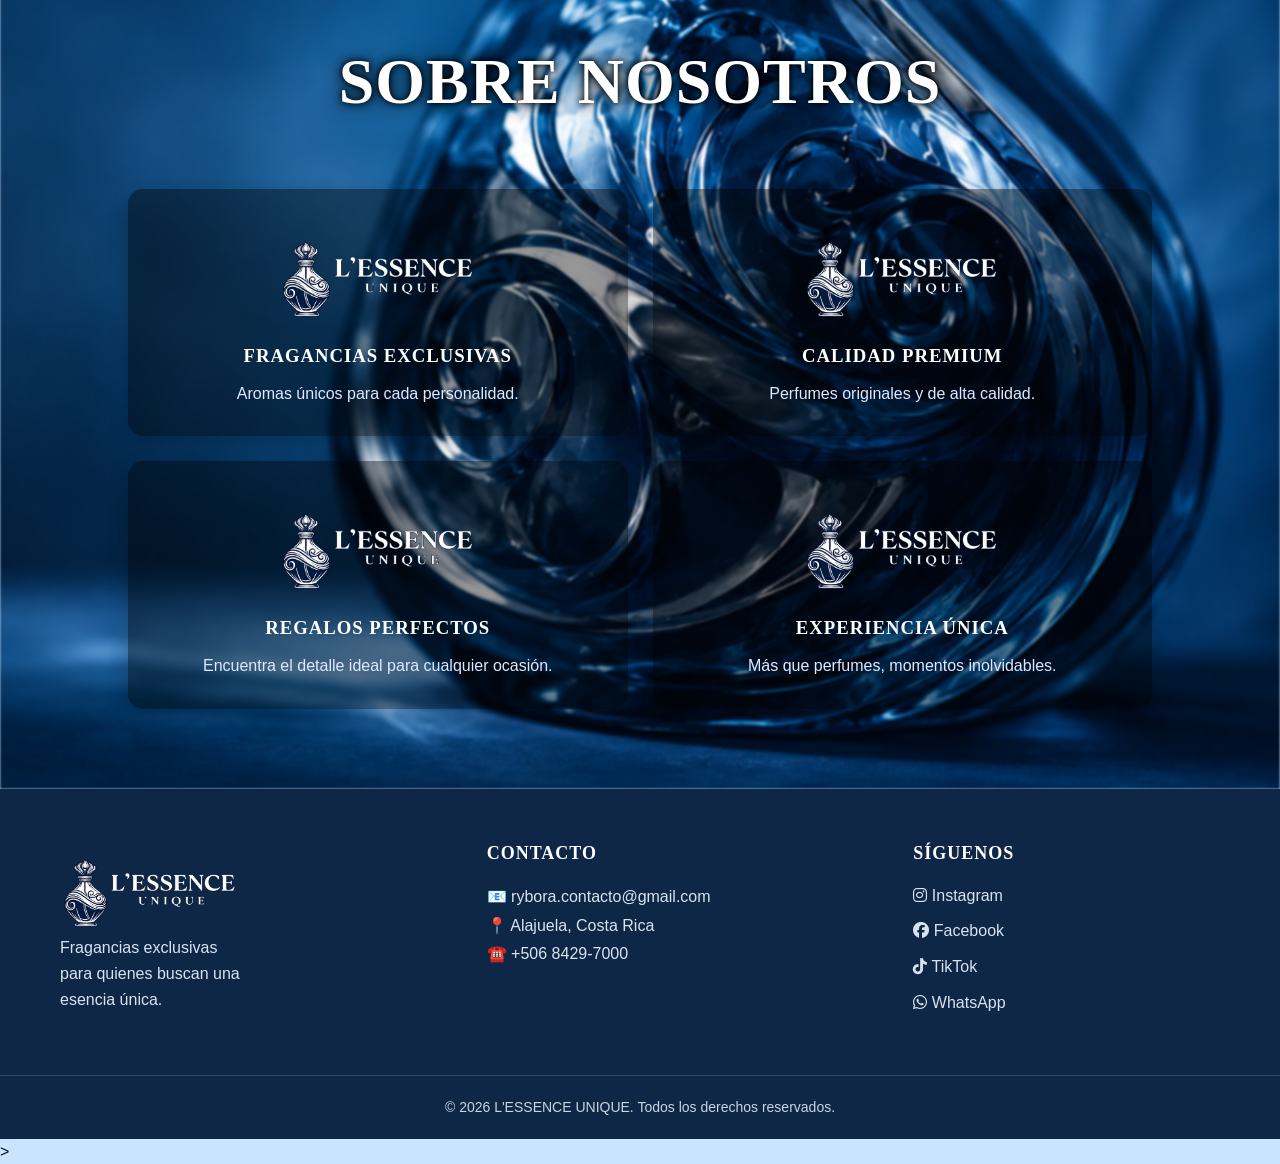
==== commit f54634f4: "Mejoras: Se agrega el catalogo destacado, se solucionan errores con el filtro,  y mejoras visuales" ====
--- a/index.html
+++ b/index.html
@@ -11,10 +11,11 @@
     <meta name="keywords"
         content="Perfumes, Costa Rica, Colonia, Essence, Perfumes Costa Rica, Comprar, Comprar Perfume">
     <meta name="author" content="L'Essence Unique">
+        <link rel="icon" type="image/png" href="img/LogoCuadrado.png">
         <link rel="stylesheet" href="https://cdnjs.cloudflare.com/ajax/libs/font-awesome/6.7.2/css/all.min.css">
 
 
-    <link rel="stylesheet" href="css/style.css">
+    <link rel="stylesheet" href="css/styleInicio.css">
     <title>L'Essence Unique | Inicio</title>
 </head>
 
@@ -39,7 +40,7 @@
                 <i class="fa-solid fa-envelope"></i>
                 Contacto
             </a>
-            <a href="#">
+            <a href="login.html">
                 <i class="fa-solid fa-user"></i>
                 Iniciar Sesión
             </a>
@@ -67,7 +68,10 @@
                 Fragancias originales creadas para<br> momentos inolvidables.
             </p>
 
-            <button>Explorar Catálogo</button>
+            <a href="catalogo.html">
+                <button>Explorar Catálogo</button>
+            </a>
+            
         </div>
 
         <img src="img/fondo.png" alt="Fondo de un Perfume" class="imagen-fondo">
@@ -75,13 +79,26 @@
     </section>
 
     <section class="destacados">
+
         <h2>Perfumes Destacados</h2>
-        <ul>
-            <li>perfume 1</li>
-            <li>perfume 2</li>
-            <li>perfume 3</li>
-            <li>perfume 4</li>
-        </ul>
+        <div class="linea-destacados"></div>
+
+        <div class="slider-container">
+            <button class="slider-btn izquierda"
+                onclick="moverSlider(-1)">
+                ❮
+            </button>
+
+            <div id="perfumesDestacados" class="slider">
+                
+            </div>
+
+            <button class="slider-btn derecha"
+                onclick="moverSlider(1)">
+                ❯
+            </button>
+
+        </div>
 
     </section>
 
@@ -130,7 +147,7 @@
     </section>
 
 
-       <footer id = 'contacto'>
+    <footer id = 'contacto'>
         <div class="footer-container">
 
             <div class="footer-logo">
@@ -182,7 +199,14 @@
             <p>&copy; 2026 L'ESSENCE UNIQUE. Todos los derechos reservados.</p>
         </div>
     </footer>
-
+    <!--BOTON DE WHATSAPP-->
+    <a
+        href="https://wa.me/50612345678"
+        class="whatsapp-float"
+        target="_blank">
+        <i class="fa-brands fa-whatsapp"></i>
+    </a>
+    <script src="js/index.js"></script>
 </body>
 
 
--- a/css/styleInicio.css
+++ b/css/styleInicio.css
@@ -0,0 +1,592 @@
+/* VARIABLES */
+
+:root {
+    --text: #111111;
+    --background: #c8e4ff;
+    --primary: #060026;
+    --secondary: #1b3fa0;
+    --accent: #3b82f6;
+    --white: #ffffff;
+}
+
+/* RESET */
+
+* {
+    margin: 0;
+    padding: 0;
+    box-sizing: border-box;
+}
+
+/* Para todo el texto general, descripciones, precios y botones */
+body {
+    font-family: 'Montserrat', sans-serif;
+    font-weight: 300; /* Un grosor ligero para que se vea fino y elegante */
+    background-color: var(--background);
+    color: var(--text);
+    line-height: 1.6;
+}
+
+/* Para los títulos grandes y nombres de los perfumes (L'ESSENCE UNIQUE, CATÁLOGO, etc.) */
+h1, h2, h3, .logo, .nav-links a {
+    font-family: 'Cinzel', serif;
+    font-weight: 600;
+    text-transform: uppercase; /* El diseño usa casi todo en mayúsculas */
+    letter-spacing: 1px;       /* Un pequeño espacio entre letras para mayor elegancia */
+}
+
+img {
+    max-width: 100%;
+    display: block;
+}
+
+.container {
+    width: 90%;
+    max-width: 1200px;
+    margin: auto;
+}
+
+header{
+    display:flex;
+    justify-content:space-between;
+    align-items:center;
+
+    padding:20px 60px;
+
+    background:#dce8f3;
+}
+
+.logo{
+    display:flex;
+    align-items:center;
+    gap:10px;
+}
+
+.logo img{
+    width: 210px;
+    height: auto;
+}
+
+nav{
+
+    display:flex;
+    gap:70px;
+
+    margin-left:auto;
+    margin-right:auto;
+}
+
+
+nav a{
+    text-decoration:none;
+    color:#111;
+
+    font-weight:600;
+    font-size:18px;
+
+    display:flex;
+    align-items:center;
+    gap:10px;
+
+    position:relative;
+
+    transition:.3s;
+}
+
+nav a:hover{
+
+    color:#173a6b;
+
+    transform:translateY(-2px);
+}
+
+
+nav a i{
+    transition:.3s;
+    font-size: 22px;
+    transition:.3s;
+}
+
+/* LUPA */
+
+.acciones{
+
+    display:flex;
+    gap:15px;
+}
+
+.btn-busqueda{
+
+    width:42px;
+    height:42px;
+
+    border:none;
+    border-radius:50%;
+
+    background:white;
+
+    cursor:pointer;
+
+    transition:.3s;
+}
+
+
+.btn-busqueda:hover{
+
+    background:#173a6b;
+    color:white;
+
+    transform:scale(1.1);
+}
+
+/* HERO */
+
+.hero{
+    position: relative;
+    min-height: 700px;
+    overflow: hidden;
+
+    display: flex;
+    align-items: center;
+}
+
+.imagen-fondo{
+    position: absolute;
+    top: 0;
+    left: 0;
+
+    width: 100%;
+    height: 100%;
+
+    object-fit: cover;
+
+    z-index: 1;
+}
+
+
+.hero-text{
+    position: relative;
+    z-index: 3;
+
+    padding: 130px;
+}
+
+.hero-text h1 {
+    line-height: 1;
+    font-size: 4rem;
+    color: var(--primary);
+    margin-bottom: 20px;
+}
+
+.hero-text p {
+    line-height: 1.4;
+    font-size: 1.2rem;
+    margin-bottom: 25px;
+}
+
+.hero-text button {
+    background: var(--primary);
+    color: white;
+    border: none;
+    padding: 15px 35px;
+    border-radius: 8px;
+    font-size: 1rem;
+    cursor: pointer;
+    transition: 0.3s;
+}
+
+.hero-text button:hover {
+    background: var(--secondary);
+}
+
+.hero-image img {
+    width: 500px;
+    height: auto;
+}
+
+/* DESTACADOS */
+
+.destacados {
+    padding: 80px 10%;
+    text-align: center;
+}
+
+.destacados h2 {
+    color: var(--primary);
+    margin-bottom: 50px;  /* SEPARACION DE LAS TARJETAS */
+    font-size: 2rem;
+}
+
+.destacados ul {
+    display: flex;
+    justify-content: center;
+    gap: 25px;
+    list-style: none;
+    flex-wrap: wrap;
+}
+
+.destacados li {
+    background: white;
+    padding: 20px 30px;
+    border-radius: 12px;
+    box-shadow: 0 5px 15px rgba(0,0,0,0.08);
+}
+
+/* BENEFICIOS */
+
+.beneficios{
+    position: relative;
+    padding: 80px 10%;
+    overflow: hidden;
+
+    display: grid;
+    grid-template-columns: repeat(2, 1fr);
+    gap: 25px;
+}
+
+
+.beneficios h1,
+.card{
+    position: relative;
+    z-index: 2;
+}
+
+.fondo-beneficios{
+    position: absolute;
+    top: 0;
+    right: 0;
+
+    width: 100%;
+    height: 100%;
+
+    filter: blur(1px);
+
+
+    object-fit: cover;
+
+    z-index: 1;
+}
+.beneficios h1 {
+    text-shadow:
+        0 0 5px rgba(0,0,0,0.8),
+        0 0 10px rgba(0,0,0,0.8),
+        0 0 20px rgba(0,0,0,0.8);
+    font-size: 4rem;
+    grid-column: 1 / -1;
+    text-align: center;
+    color: #ffffff;
+    margin-bottom: 30px;
+}
+
+.card h3 {
+    color: #ffffff;
+    margin-bottom: 10px;
+}
+
+.card {
+    background: #00000069;
+    padding: 30px;
+    border-radius: 15px;
+    text-align: center;
+
+    box-shadow: 0 8px 20px rgba(0, 0, 0, 0.199);
+
+    transition: 0.3s;
+}
+
+.card:hover {
+    transform: translateY(-5px);
+}
+
+.icono {
+    display: flex;
+    justify-content: center;
+    margin-bottom: 15px;
+}
+
+.icono img {
+    width: 200px;
+}
+
+.card p {
+    color: #dee8ff;
+}
+
+/* CAMBIAR ENTRE PERFUMES*/
+
+.slider-container{
+
+    display:flex;
+    align-items:center;
+    gap:20px;
+
+}
+
+.slider{
+    padding-top: 10px;
+    display:flex;
+    gap:25px;
+    overflow-x:auto;
+    scroll-behavior:smooth;
+    scrollbar-width:none;
+    flex:1;
+
+}
+
+.slider::-webkit-scrollbar{
+    display:none;
+}
+
+.linea-destacados{
+
+    width:220px;
+    height:4px;
+
+    background:#0f2d5c;
+
+    margin:15px auto 50px;
+
+    border-radius:20px;
+}
+
+/* TARJETAS DE LOS PERFUMES */
+.card-destacado{
+
+    min-width:280px;
+    background:white;
+    border-radius:15px;
+    padding:20px;
+    box-shadow:0 3px 10px rgba(0,0,0,.08);
+    transition:.3s;
+}
+
+.card-destacado img{
+
+    width:100%;
+    height:220px;
+    object-fit:contain;
+
+}
+
+.card-destacado h3{
+
+    margin-top:15px;
+    color:#0f2d5c;
+
+}
+
+.card-destacado:hover{
+
+    transform:translateY(-8px);
+
+    box-shadow:0 12px 25px rgba(0,0,0,.15);
+}
+
+
+/* FLECHAS DE LAS TARJETAS */
+.slider-btn{
+
+    width:50px;
+    height:50px;
+    border:none;
+    border-radius:50%;
+    background:#0f2d5c;
+    color:white;
+    cursor:pointer;
+    font-size:20px;
+    transition:.3s;
+}
+
+.slider-btn:hover{
+
+    transform:scale(1.1);
+    background:#173a6b;
+    
+}
+
+/* IMAGEN INFERIOR */
+
+.beneficios div:last-child img {
+    width: 100%;
+    border-radius: 20px;
+}
+
+/* FOOTER */
+
+footer{
+    background: #0f2747;
+    color: white;
+    margin-top: 0px;
+}
+
+.footer-container{
+    max-width: 1300px;
+    margin: auto;
+    padding: 50px 60px;
+
+    display: flex;
+    justify-content: space-between;
+    align-items: flex-start;
+    gap: 120px;
+
+}
+
+.footer-logo{
+    flex: 1;
+    min-width: 250px;
+}
+
+.footer-logo h2{
+    font-family: 'Playfair Display', serif;
+    margin-bottom: 15px;
+    font-size: 28px;
+}
+
+.footer-logo p{
+    color: #d8e3ee;
+    line-height: 1.6;
+}
+
+.footer-contact{
+    flex: 1;
+    min-width: 200px;
+}
+
+.footer-contact h3,
+.footer-links h3{
+    margin-bottom: 15px;
+    font-size: 18px;
+}
+
+.footer-contact address{
+    font-style: normal;
+    line-height: 1.8;
+    color: #d8e3ee;
+}
+
+.footer-links{
+    flex: 1;
+    min-width: 200px;
+
+    display: flex;
+    flex-direction: column;
+}
+
+.footer-links a{
+    color: #d8e3ee;
+    text-decoration: none;
+    margin-bottom: 10px;
+    transition: 0.3s;
+}
+
+.footer-links a:hover{
+    color: white;
+    transform: translateX(5px);
+}
+
+.footer-bottom{
+    border-top: 1px solid rgba(255,255,255,.15);
+
+    text-align: center;
+    padding: 20px;
+}
+
+.footer-bottom p{
+    font-size: 14px;
+    color: #c9d5df;
+}
+
+.footer-brand{
+    width: 180px;
+    height: auto;
+}
+
+
+.footer-brand img{
+    width: 250px;
+    height:auto;
+    flex-shrink:0;
+}
+
+.footer-brand h2{
+    margin-bottom:10px;
+}
+
+/* RESPONSIVE */
+
+@media (max-width: 900px) {
+
+    .hero {
+        flex-direction: column;
+        text-align: center;
+    }
+
+    .hero-text h1 {
+        font-size: 3rem;
+    }
+
+    .hero-image img {
+        width: 350px;
+        margin-top: 30px;
+    }
+
+    .beneficios {
+        grid-template-columns: 1fr;
+    }
+
+    .main-nav ul {
+        flex-direction: column;
+        gap: 10px;
+    }
+
+    .header-content {
+        flex-direction: column;
+        gap: 20px;
+    }
+
+    .footer-container {
+        flex-direction: column;
+        text-align: center;
+    }
+}
+
+/*
+    BOTON DE WHATSAPP
+*/
+
+.whatsapp-float{
+    position:fixed;
+    bottom:25px;
+    right:25px;
+    width:65px;
+    height:65px;
+    border-radius:50%;
+    background:#25D366;
+    display:flex;
+    justify-content:center;
+    align-items:center;
+    color:white;
+    font-size:32px;
+    text-decoration:none;
+    box-shadow:0 5px 20px rgba(0,0,0,.25);
+    z-index:999;
+    transition:.3s;
+
+    animation:pulse 2s infinite;
+}
+
+.whatsapp-float:hover{
+    transform:scale(1.1);
+    box-shadow:0 8px 25px rgba(0,0,0,.35);
+}
+
+@keyframes pulse{
+    0%{
+        box-shadow:0 0 0 0 rgba(37,211,102,.7);
+    }
+    70%{
+        box-shadow:0 0 0 15px rgba(37,211,102,0);
+    }
+    100%{
+        box-shadow:0 0 0 0 rgba(37,211,102,0);
+    }
+}
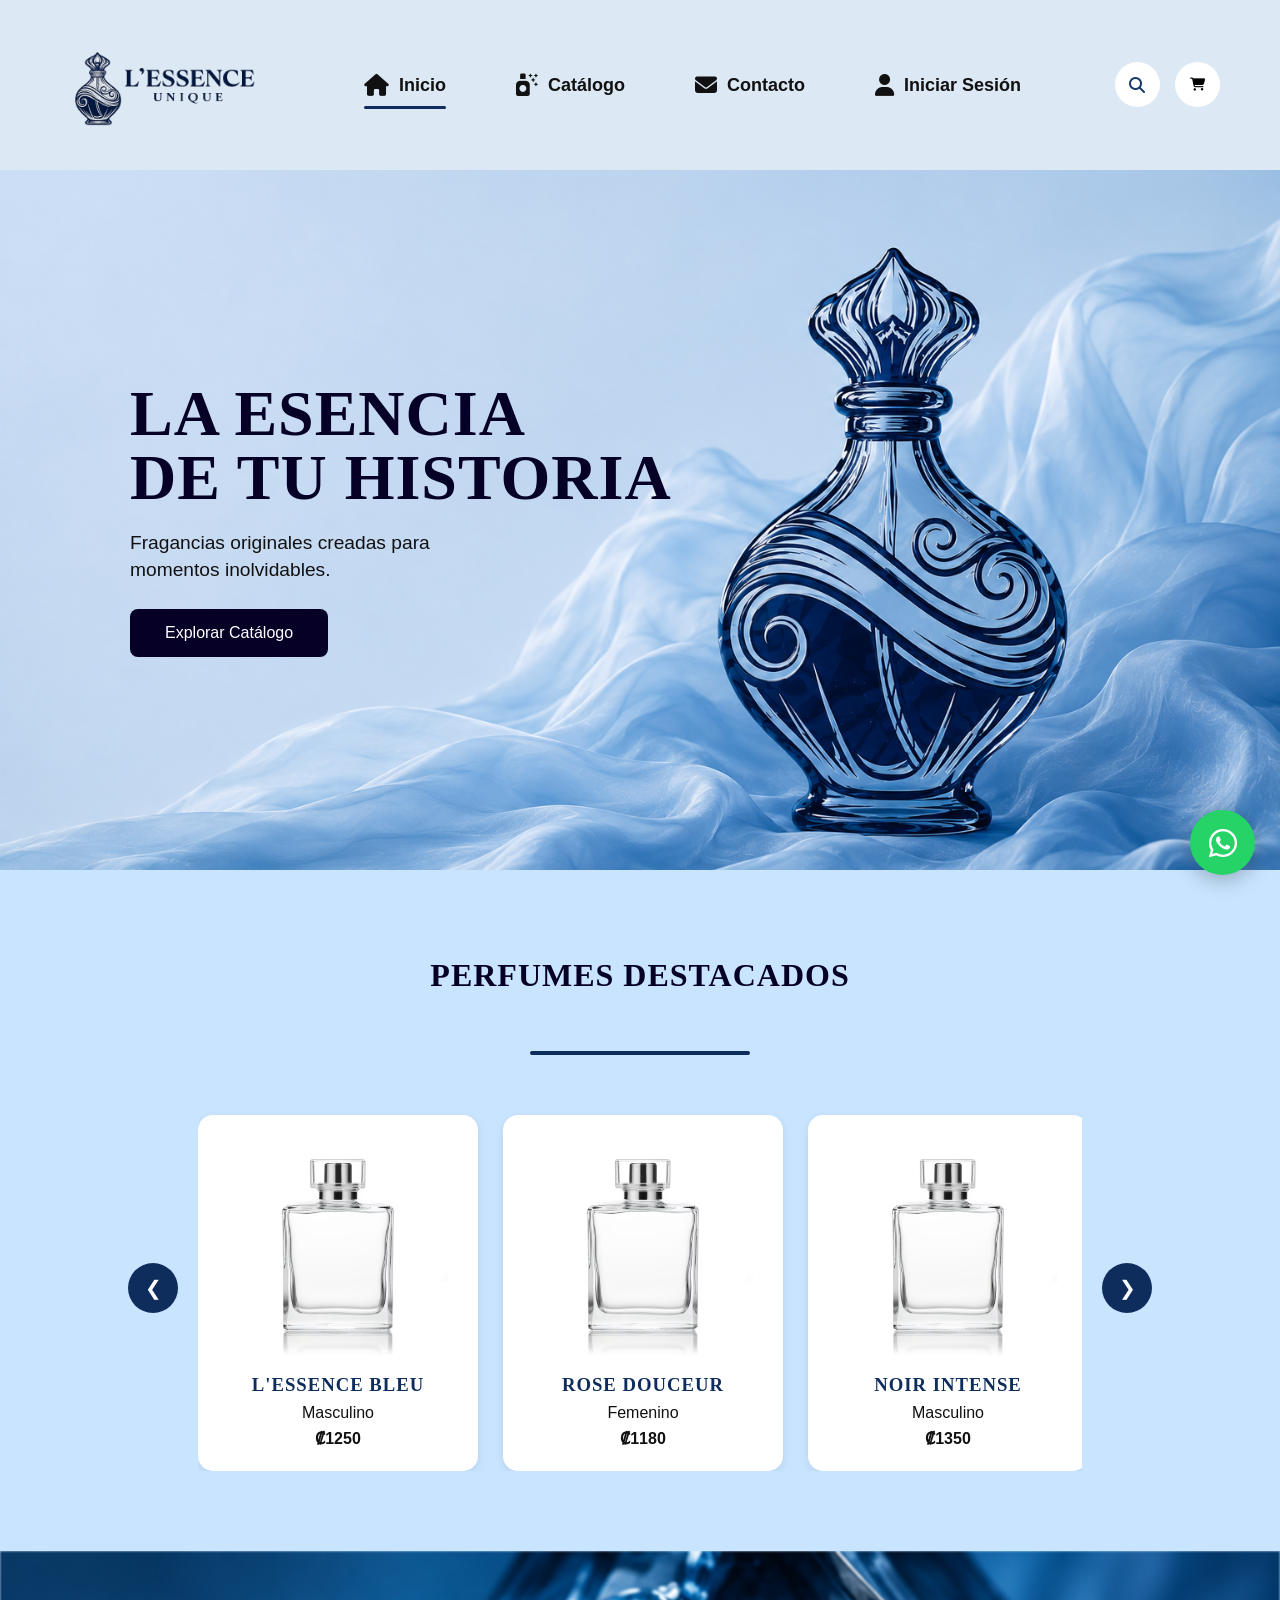
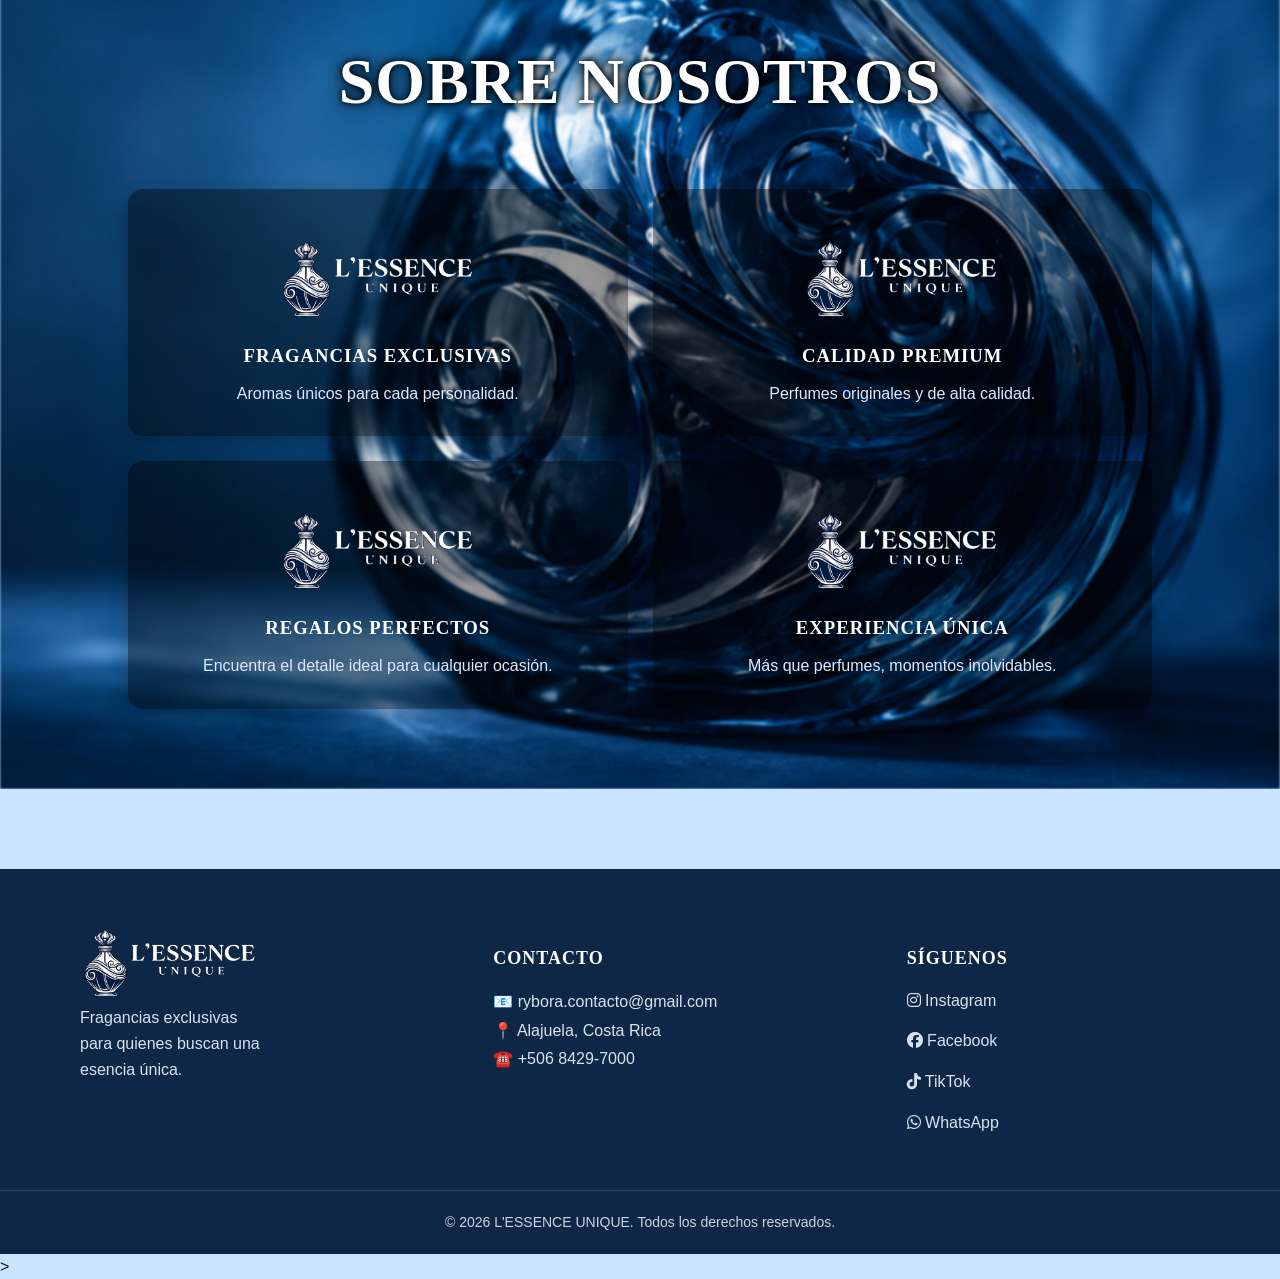
==== commit cd6ef870: "Menu: Se perfecciona el menu de todos los archivos" ====
--- a/index.html
+++ b/index.html
@@ -28,7 +28,7 @@
         </div>
 
         <nav>
-            <a href="index.html">
+            <a href="index.html" class="activo-menu">
                 <i class="fa-solid fa-house"></i>
                 Inicio
             </a>
@@ -46,9 +46,14 @@
             </a>
         </nav>
         <div class="acciones">
-            <button class="btn-busqueda">
+            <div class="busqueda-expandible">
+
                 <i class="fa-solid fa-magnifying-glass"></i>
-            </button>
+                <input
+                    type="text"
+                    placeholder="Search here..."
+                >
+            </div>
 
             <button class="btn-busqueda">
                 <i class="fa-solid fa-cart-shopping"></i>
@@ -201,9 +206,10 @@
     </footer>
     <!--BOTON DE WHATSAPP-->
     <a
-        href="https://wa.me/50612345678"
+        href="https://api.whatsapp.com/send?phone=50612345678&text=Hola.%20Me%20gustar%C3%ADa%20recibir%20asesor%C3%ADa%20personalizada%20para%20elegir%20una%20fragancia."
         class="whatsapp-float"
-        target="_blank">
+        target="_blank"
+        rel="noopener noreferrer">
         <i class="fa-brands fa-whatsapp"></i>
     </a>
     <script src="js/index.js"></script>
--- a/css/styleInicio.css
+++ b/css/styleInicio.css
@@ -89,21 +89,85 @@
 
     position:relative;
 
-    transition:.3s;
+    transition:
+        color .3s ease,
+        transform .3s ease;
 }
 
 nav a:hover{
 
     color:#173a6b;
 
-    transform:translateY(-2px);
+    transform:translateY(-3px);
 }
 
 
 nav a i{
     transition:.3s;
     font-size: 22px;
-    transition:.3s;
+}
+
+nav a.activo-menu{
+
+    animation: menuActivo 2.5s ease-in-out infinite;
+}
+
+nav a.activo-menu::after{
+
+    content:"";
+
+    position:absolute;
+
+    left:0;
+    bottom:-10px;
+
+    width:100%;
+    height:3px;
+
+    background:#0f2d5c;
+
+    border-radius:10px;
+}
+
+nav a:hover::before{
+
+    width:100%;
+}
+
+nav a::before{
+
+    content:"";
+
+    position:absolute;
+
+    bottom:-10px;
+    left:50%;
+
+    width:0;
+
+    height:3px;
+
+    background:#173a6b;
+
+    transition:all .3s ease;
+
+    transform:translateX(-50%);
+}
+
+
+@keyframes menuActivo{
+
+    0%{
+        transform:translateY(0);
+    }
+
+    50%{
+        transform:translateY(-2px);
+    }
+
+    100%{
+        transform:translateY(0);
+    }
 }
 
 /* LUPA */
@@ -116,8 +180,8 @@
 
 .btn-busqueda{
 
-    width:42px;
-    height:42px;
+    width:45px;
+    height:45px;
 
     border:none;
     border-radius:50%;
@@ -137,6 +201,70 @@
 
     transform:scale(1.1);
 }
+
+/* PARA QUE EL BOTON SE EXPANDA*/
+
+.busqueda-expandible{
+
+    display:flex;
+    align-items:center;
+
+    width:45px;
+    height:45px;
+
+    background:white;
+
+    border-radius:30px;
+
+    overflow:hidden;
+
+    transition:all .4s ease;
+
+    cursor:pointer;
+}
+
+.busqueda-expandible i{
+
+    min-width:45px;
+
+    text-align:center;
+
+    color:#173a6b;
+
+    font-size:16px;
+}
+
+.busqueda-expandible input{
+
+    border:none;
+
+    outline:none;
+
+    width:0;
+
+    background:transparent;
+
+    font-size:15px;
+
+    padding-right:15px;
+
+    transition:.4s ease;
+}
+
+
+.busqueda-expandible:hover input{
+
+    width:160px;
+}
+
+.busqueda-expandible:hover,
+.busqueda-expandible:focus-within{
+
+    width:220px;
+
+    box-shadow:0 5px 15px rgba(15,45,92,.15);
+}
+
 
 /* HERO */
 
@@ -415,13 +543,13 @@
 footer{
     background: #0f2747;
     color: white;
-    margin-top: 0px;
+    margin-top: 80px;
 }
 
 .footer-container{
     max-width: 1300px;
     margin: auto;
-    padding: 50px 60px;
+    padding: 40px 80px;
 
     display: flex;
     justify-content: space-between;
@@ -455,6 +583,7 @@
 .footer-links h3{
     margin-bottom: 15px;
     font-size: 18px;
+    margin-top: 35px;
 }
 
 .footer-contact address{
@@ -474,7 +603,7 @@
 .footer-links a{
     color: #d8e3ee;
     text-decoration: none;
-    margin-bottom: 10px;
+    margin-bottom: 15px;
     transition: 0.3s;
 }
 
@@ -502,7 +631,7 @@
 
 
 .footer-brand img{
-    width: 250px;
+    width: 230px;
     height:auto;
     flex-shrink:0;
 }
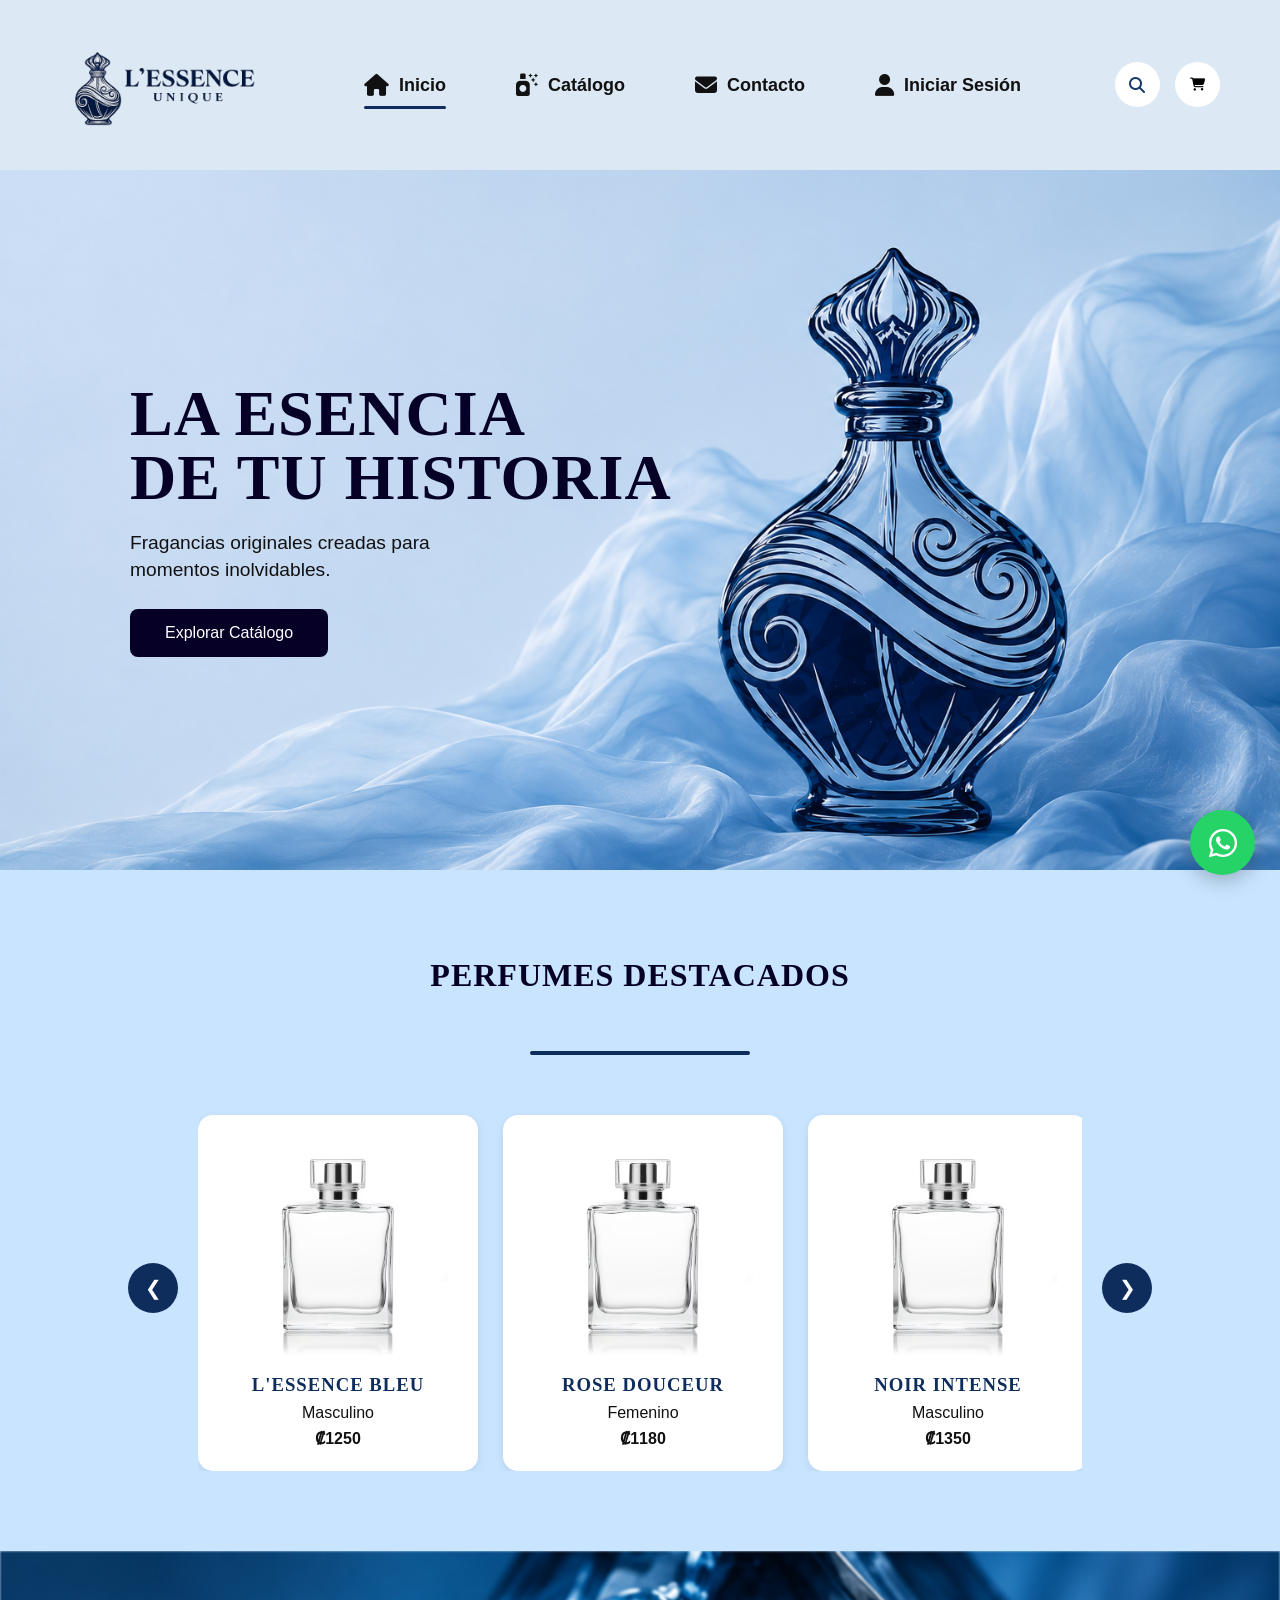
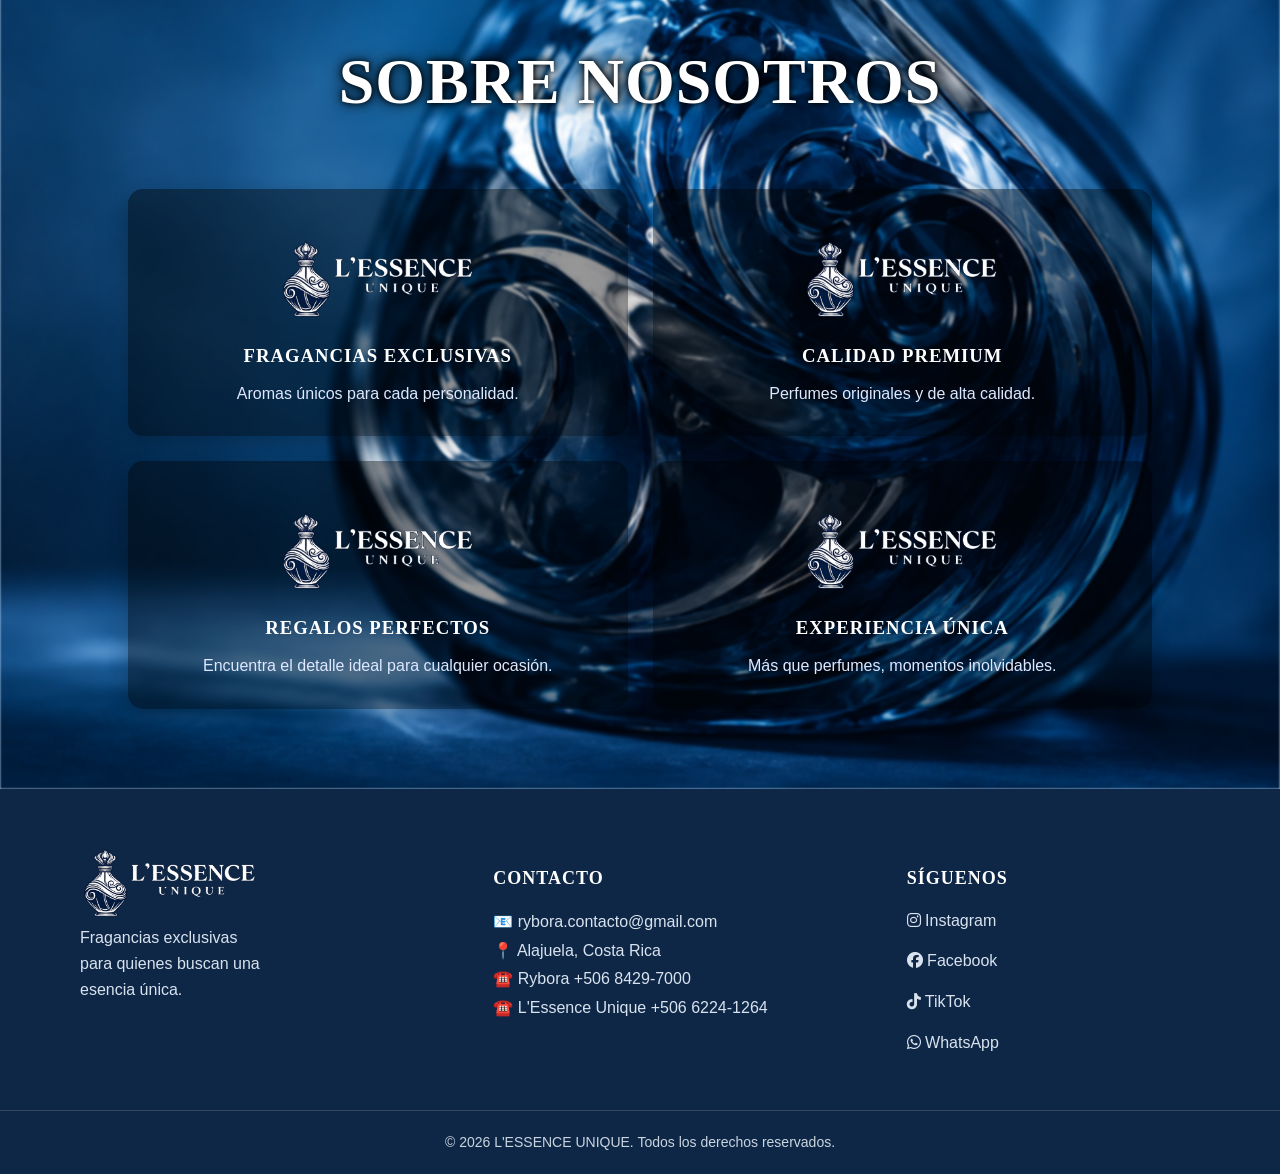
==== commit 8319abac: "Arreglo css y numeros" ====
--- a/index.html
+++ b/index.html
@@ -173,7 +173,8 @@
                 <address>
                     📧 rybora.contacto@gmail.com<br>
                     📍 Alajuela, Costa Rica<br>
-                    ☎️ +506 8429-7000
+                    ☎️ Rybora +506 8429-7000<br>
+                    ☎️ L'Essence Unique +506 6224-1264
                 </address>
             </div>
 
@@ -206,7 +207,7 @@
     </footer>
     <!--BOTON DE WHATSAPP-->
     <a
-        href="https://api.whatsapp.com/send?phone=50612345678&text=Hola.%20Me%20gustar%C3%ADa%20recibir%20asesor%C3%ADa%20personalizada%20para%20elegir%20una%20fragancia."
+        href="https://api.whatsapp.com/send?phone=50684297000&text=Hola.%20Me%20gustar%C3%ADa%20recibir%20asesor%C3%ADa%20personalizada%20para%20elegir%20una%20fragancia."
         class="whatsapp-float"
         target="_blank"
         rel="noopener noreferrer">
@@ -214,6 +215,4 @@
     </a>
     <script src="js/index.js"></script>
 </body>
-
-
-</html>>+</html>
--- a/css/styleInicio.css
+++ b/css/styleInicio.css
@@ -488,7 +488,7 @@
 }
 
 .card-destacado img{
-
+    
     width:100%;
     height:220px;
     object-fit:contain;
@@ -543,7 +543,6 @@
 footer{
     background: #0f2747;
     color: white;
-    margin-top: 80px;
 }
 
 .footer-container{
@@ -718,4 +717,273 @@
     100%{
         box-shadow:0 0 0 0 rgba(37,211,102,0);
     }
+}
+
+/* =====================================
+   RESPONSIVE TABLET
+===================================== */
+
+@media (max-width: 1024px){
+
+    header{
+        padding:20px 30px;
+    }
+
+    nav{
+        gap:30px;
+    }
+
+    .hero-text{
+        padding:80px;
+    }
+
+    .hero-text h1{
+        font-size:3.2rem;
+    }
+
+    .beneficios{
+        grid-template-columns:1fr;
+    }
+
+    .footer-container{
+        gap:60px;
+    }
+}
+
+/* =====================================
+   RESPONSIVE CELULAR
+===================================== */
+
+@media (max-width: 768px){
+
+    html,
+    body{
+        overflow-x:hidden;
+    }
+
+    /* HEADER */
+
+    header{
+        flex-direction:column;
+        padding:20px;
+        gap:20px;
+    }
+
+    .logo img{
+        width:170px;
+    }
+
+    nav{
+        width:100%;
+        margin:0;
+        gap:15px;
+        justify-content:center;
+        flex-wrap:wrap;
+    }
+
+    nav a{
+        font-size:14px;
+        gap:6px;
+    }
+
+    nav a i{
+        font-size:16px;
+    }
+
+    .acciones{
+        width:100%;
+        justify-content:center;
+    }
+
+    .busqueda-expandible:hover,
+    .busqueda-expandible:focus-within{
+        width:180px;
+    }
+
+    .busqueda-expandible:hover input{
+        width:120px;
+    }
+
+    /* HERO */
+
+    .hero{
+        min-height:500px;
+        justify-content:center;
+        text-align:center;
+    }
+
+    .hero-text{
+        padding:40px 20px;
+        width:100%;
+    }
+
+    .hero-text h1{
+        font-size:2.2rem;
+        margin-bottom:15px;
+    }
+
+    .hero-text p{
+        font-size:1rem;
+        margin-bottom:20px;
+    }
+
+    .hero-text button{
+        width:100%;
+        max-width:280px;
+    }
+
+    /* DESTACADOS */
+
+    .destacados{
+        padding:60px 20px;
+    }
+
+    .destacados h2{
+        font-size:1.8rem;
+    }
+
+    .slider-container{
+        gap:10px;
+    }
+
+    .card-destacado{
+        min-width:240px;
+        padding:15px;
+    }
+
+    .card-destacado img{
+        height:180px;
+    }
+
+    .slider-btn{
+        width:42px;
+        height:42px;
+        font-size:16px;
+    }
+
+    /* BENEFICIOS */
+
+    .beneficios{
+        padding:60px 20px;
+        grid-template-columns:1fr;
+    }
+
+    .beneficios h1{
+        font-size:2.2rem;
+        margin-bottom:20px;
+    }
+
+    .card{
+        padding:20px;
+    }
+
+    .icono img{
+        width:120px;
+    }
+
+    .card h3{
+        font-size:1.1rem;
+    }
+
+    .card p{
+        font-size:.95rem;
+    }
+
+    /* FOOTER */
+
+    .footer-container{
+        flex-direction:column;
+        text-align:center;
+        padding:40px 20px;
+        gap:40px;
+    }
+
+    .footer-brand{
+        width:100%;
+    }
+
+    .footer-brand img{
+        width:180px;
+        margin:auto;
+    }
+
+    .footer-contact h3,
+    .footer-links h3{
+        margin-top:0;
+    }
+
+    .footer-links{
+        align-items:center;
+    }
+
+    /* WHATSAPP */
+
+    .whatsapp-float{
+        width:60px;
+        height:60px;
+        font-size:28px;
+        right:15px;
+        bottom:15px;
+    }
+}
+
+/* =====================================
+   CELULARES PEQUEÑOS
+===================================== */
+
+@media (max-width: 480px){
+
+    header{
+        padding:15px;
+    }
+
+    .logo img{
+        width:140px;
+    }
+
+    nav{
+        gap:12px;
+    }
+
+    nav a{
+        font-size:13px;
+    }
+
+    .hero{
+        min-height:420px;
+    }
+
+    .hero-text h1{
+        font-size:1.8rem;
+    }
+
+    .hero-text p{
+        font-size:.9rem;
+    }
+
+    .linea-destacados{
+        width:150px;
+    }
+
+    .destacados h2{
+        font-size:1.5rem;
+    }
+
+    .beneficios h1{
+        font-size:1.8rem;
+    }
+
+    .card-destacado{
+        min-width:220px;
+    }
+
+    .footer-bottom p{
+        font-size:12px;
+    }
+
+    .whatsapp-float{
+        width:55px;
+        height:55px;
+        font-size:25px;
+    }
 }
